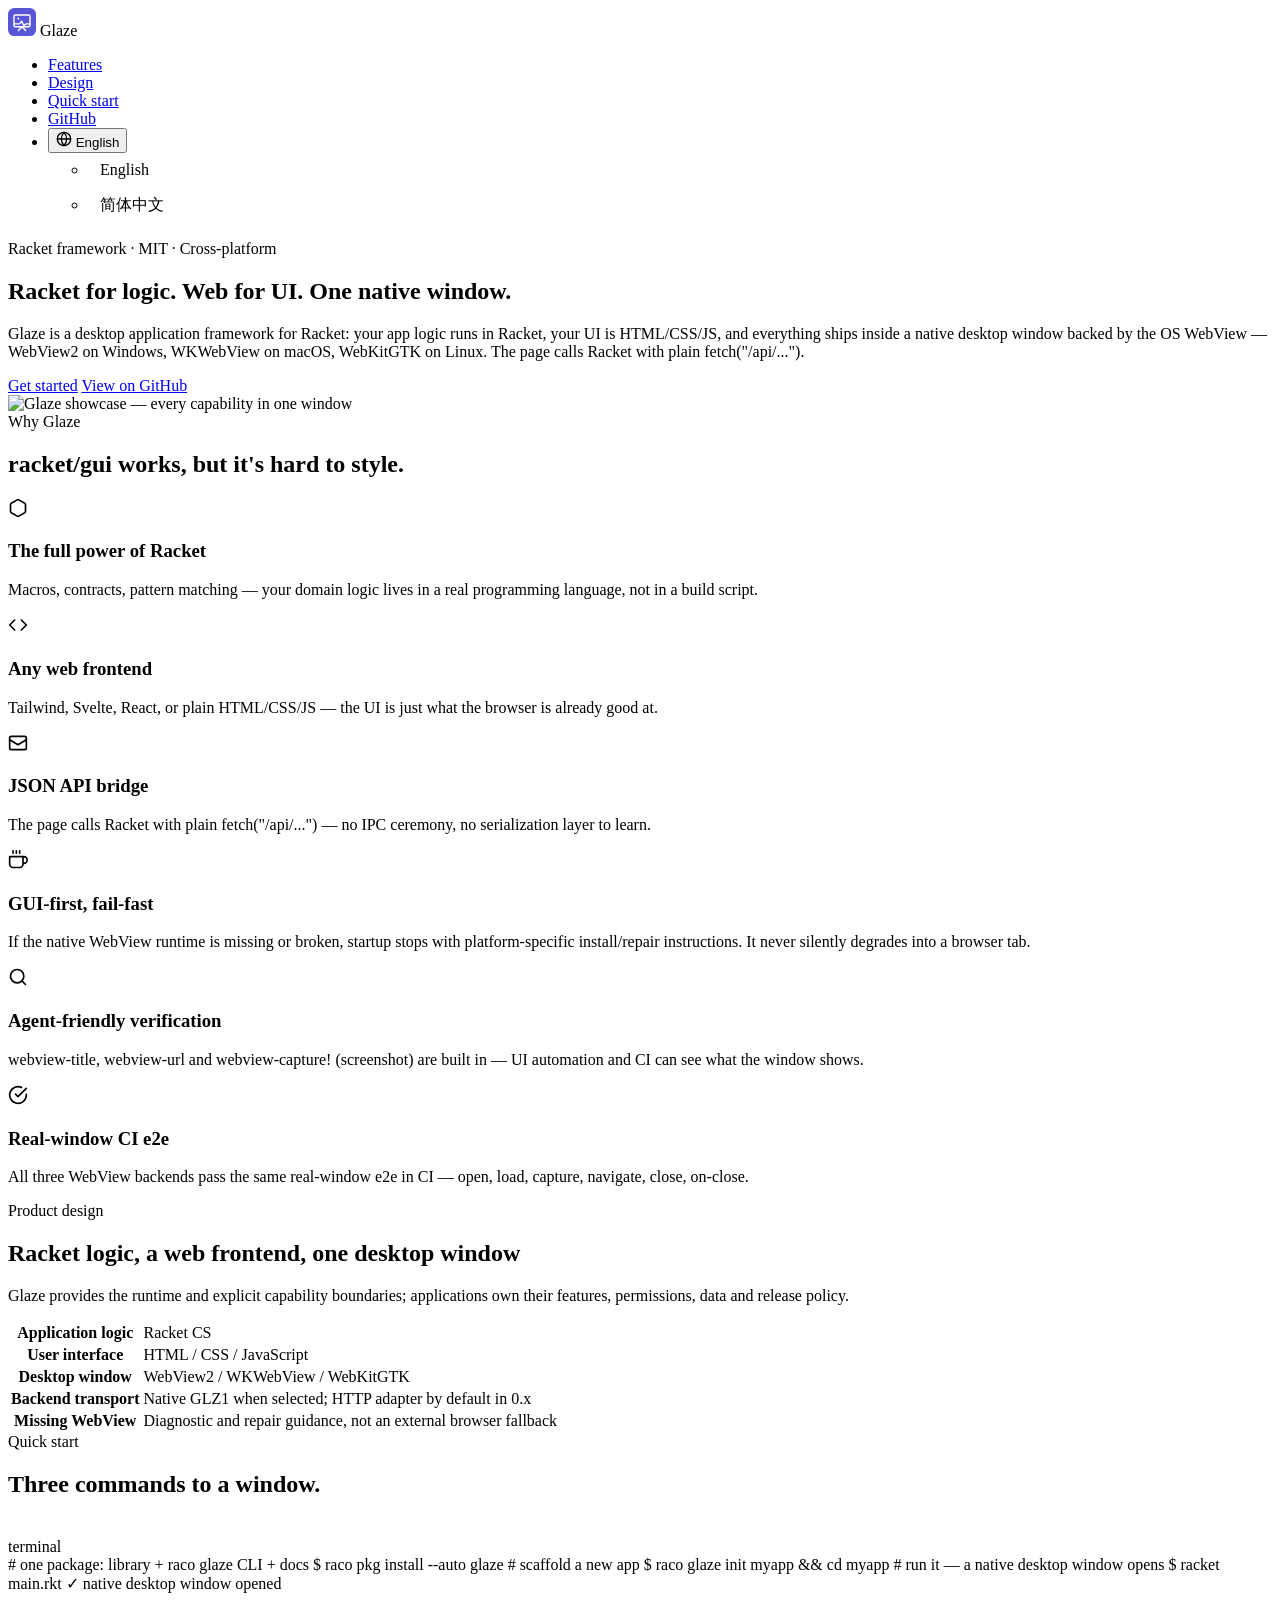
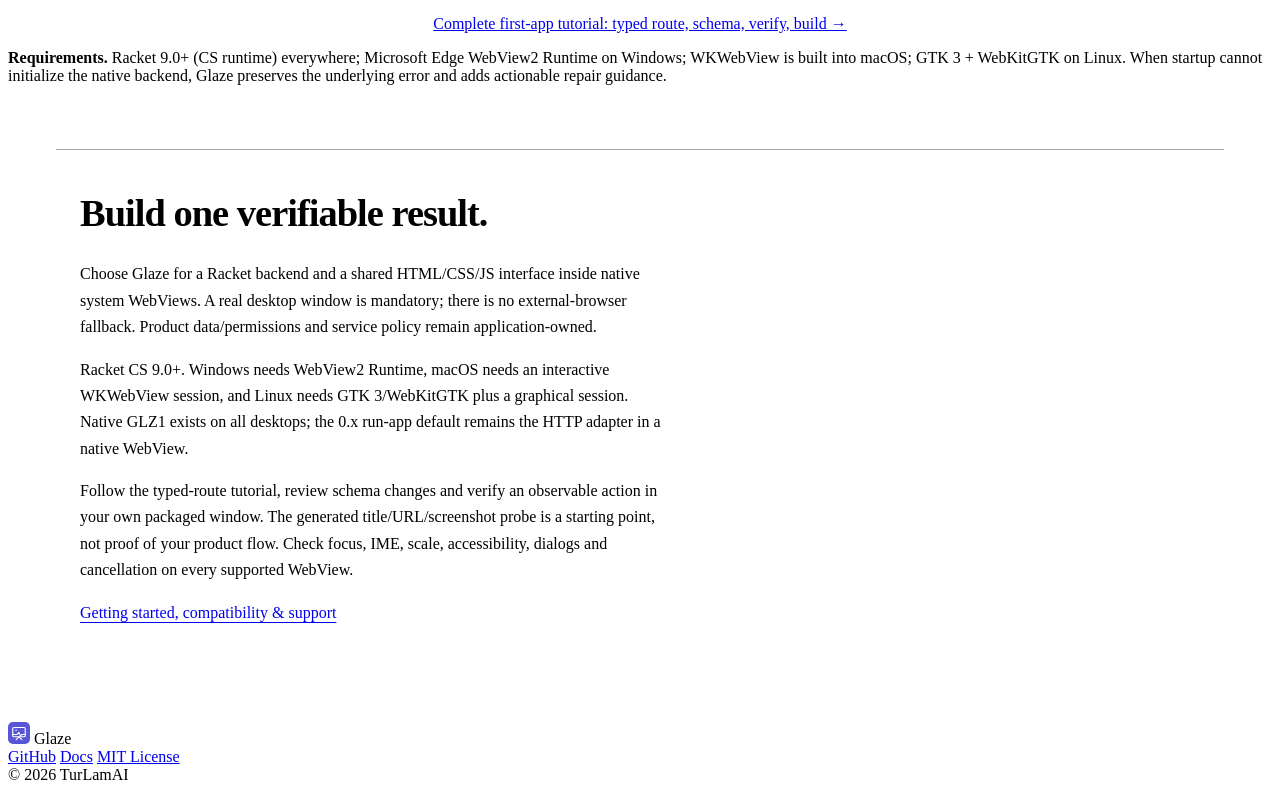
==== docs/index.html @ d30b3c5d "docs(home): replace third-party framework table with first-party runtime design" ====
<!DOCTYPE html>
<html lang="en">

<head>
    <meta charset="UTF-8">
    <meta name="viewport" content="width=device-width, initial-scale=1.0">
    <title>Glaze — Racket backend, web UI, native desktop</title>
    <meta name="description" content="Build desktop apps with a Racket backend and a web frontend — write your app logic in Racket, build your UI with HTML/CSS/JS, and ship a desktop application.">
    <link rel="stylesheet" href="styles.css">
    <link rel="preload" href="fonts/newsreader-latin-var.woff2" as="font" type="font/woff2" crossorigin>
    <link rel="preload" href="fonts/newsreader-latin-var-italic.woff2" as="font" type="font/woff2" crossorigin>
    <script>document.documentElement.classList.add('js-anim')</script>
    <style>
        :root {
            --accent: #5856D6;
            --accent-hover: #4644C8;
            --accent-soft: rgba(88, 86, 214, 0.15);
            --accent-tint: rgba(88, 86, 214, 0.08);
            --accent-bright: #9B99FF;
        }

        .showcase-img {
            width: 100%;
            border-radius: var(--radius-m);
            box-shadow: var(--shadow-window);
            border: 1px solid var(--border);
            display: block;
        }
    </style>
<style id="product-start-style">
.product-start{max-width:1120px;margin:64px auto;padding:32px 24px;border-top:1px solid var(--border,#aaa);font:inherit;line-height:1.65}
.product-start h2{font-size:clamp(1.7rem,3vw,2.4rem);letter-spacing:-.025em;margin:0 0 16px}.product-start h3{font-size:1.05rem;margin:0 0 10px}.product-start p{margin:0 0 16px;max-width:74ch}.product-start-grid{display:grid;grid-template-columns:repeat(3,minmax(0,1fr));gap:28px;margin:28px 0}.product-start a{text-decoration:underline;text-underline-offset:4px;overflow-wrap:anywhere}.product-start a:focus-visible{outline:2px solid currentColor;outline-offset:5px}.product-start .start-links{display:flex;gap:16px 24px;flex-wrap:wrap}.product-start .start-status{font-weight:600}.product-start .start-limits{font-size:.95em}
html:lang(en) .reader-zh,html:lang(zh) .reader-en{display:none!important}@media(max-width:700px){.product-start{margin:40px auto;padding:24px 20px}.product-start-grid{grid-template-columns:1fr;gap:18px}}
</style>
<style>.lang-menu li.lang-choice{padding:0}.lang-menu .lang-choice button{display:block;width:100%;padding:8px 12px;border:0;background:transparent;color:inherit;font:inherit;text-align:left;cursor:pointer}.lang-menu .lang-choice button:focus-visible{outline:2px solid currentColor;outline-offset:-2px;border-radius:4px}</style>
</head>

<body>

    <!-- Nav -->
    <nav class="nav-container">
        <div class="nav-wrapper">
            <div class="nav-brand">
                <svg class="nav-logo" width="28" height="28" viewBox="0 0 512 512" fill="none">
                    <rect width="512" height="512" rx="115" fill="#5856D6"/>
                    <rect x="110" y="128" width="292" height="216" rx="24" fill="none" stroke="#FFFFFF" stroke-width="26"/>
                    <circle cx="188" cy="192" r="18" fill="#FFFFFF"/>
                    <path d="M110 290 L210 290 L250 240 L290 320 L330 290 L402 290" fill="none" stroke="#FFFFFF" stroke-width="24" stroke-linecap="round" stroke-linejoin="round"/>
                    <path d="M190 410 L256 344 L322 410" fill="none" stroke="#FFFFFF" stroke-width="26" stroke-linecap="round" stroke-linejoin="round"/>
                </svg>
                Glaze
            </div>
            <ul class="nav-menu">
                <li><a href="#features" class="optional" data-en="Features" data-zh="功能">Features</a></li>
                <li><a href="#design" class="optional" data-en="Design" data-zh="设计">Design</a></li>
                <li><a href="#start" data-en="Quick start" data-zh="快速上手">Quick start</a></li>
                <li><a href="https://github.com/turlamai/glaze" class="optional">GitHub</a></li>
                <li class="lang-dropdown-wrapper">
                    <button class="lang-btn" onclick="void 0">
                        <svg width="16" height="16" viewBox="0 0 24 24" fill="none" stroke="currentColor" stroke-width="2" stroke-linecap="round" stroke-linejoin="round">
                            <circle cx="12" cy="12" r="10"></circle>
                            <line x1="2" y1="12" x2="22" y2="12"></line>
                            <path d="M12 2a15.3 15.3 0 0 1 4 10 15.3 15.3 0 0 1-4 10 15.3 15.3 0 0 1-4-10 15.3 15.3 0 0 1 4-10z"></path>
                        </svg>
                        <span id="current-lang-label" data-en="English" data-zh="简体中文">English</span>
                    </button>
                    <ul class="lang-menu">
                        <li class="lang-choice"><button type="button" onclick="setLanguage('en')">English</button></li>
                        <li class="lang-choice"><button type="button" onclick="setLanguage('zh')">简体中文</button></li>
                    </ul>
                </li>
            </ul>
        </div>
    </nav>

    <!-- Hero -->
    <section class="hero" id="overview">
        <div class="container">
            <span class="eyebrow animate-on-scroll" data-en="Racket framework · MIT · Cross-platform" data-zh="Racket 框架 · MIT · 跨平台">Racket framework · MIT · Cross-platform</span>
            <h1 class="animate-on-scroll">
                <span data-en="Racket for logic." data-zh="Racket 写逻辑，">Racket for logic.</span>
                <span class="accent" data-en="Web for UI. One native window." data-zh="Web 画界面，一个原生窗口。">Web for UI. One native window.</span>
            </h1>
            <p class="lead animate-on-scroll"
                data-en="Glaze is a desktop application framework for Racket: your app logic runs in Racket, your UI is HTML/CSS/JS, and everything ships inside a native desktop window backed by the OS WebView — WebView2 on Windows, WKWebView on macOS, WebKitGTK on Linux. The page calls Racket with plain fetch(&quot;/api/...&quot;)."
                data-zh="Glaze 是面向 Racket 的桌面应用框架：应用逻辑跑在 Racket 里，界面用 HTML/CSS/JS 写，最终装进一个由系统 WebView 驱动的原生桌面窗口——Windows 用 WebView2，macOS 用 WKWebView，Linux 用 WebKitGTK。页面里一句 fetch(&quot;/api/...&quot;) 就能调用 Racket。">
                Glaze is a desktop application framework for Racket: your app logic runs in Racket, your UI is HTML/CSS/JS, and everything ships inside a native desktop window backed by the OS WebView.
            </p>

            <div class="hero-buttons animate-on-scroll">
                <a href="#start" class="btn btn-primary" data-en="Get started" data-zh="快速上手">Get started</a>
                <a href="https://github.com/turlamai/glaze" class="btn btn-secondary" data-en="View on GitHub" data-zh="在 GitHub 查看">View on GitHub</a>
            </div>

            <div class="hero-visual animate-on-scroll">
                <img class="showcase-img" src="showcase.png" alt="Glaze showcase — every capability in one window" loading="lazy">
            </div>
        </div>
    </section>

    <!-- Features -->
    <section id="features">
        <div class="container">
            <span class="eyebrow animate-on-scroll" data-en="Why Glaze" data-zh="为什么是 Glaze">Why Glaze</span>
            <h2 class="section-title animate-on-scroll">
                <span data-en="racket/gui works," data-zh="racket/gui 能用，">racket/gui works,</span>
                <span class="accent" data-en="but it's hard to style." data-zh="但很难做出产品级 UI。">but it's hard to style.</span>
            </h2>

            <div class="bento-grid">
                <div class="bento-card animate-on-scroll">
                    <div class="card-icon">
                        <svg width="20" height="20" viewBox="0 0 24 24" fill="none" stroke="currentColor" stroke-width="2" stroke-linecap="round" stroke-linejoin="round"><path d="M21 16V8a2 2 0 0 0-1-1.73l-7-4a2 2 0 0 0-2 0l-7 4A2 2 0 0 0 3 8v8a2 2 0 0 0 1 1.73l7 4a2 2 0 0 0 2 0l7-4A2 2 0 0 0 21 16z"/></svg>
                    </div>
                    <h3 data-en="The full power of Racket" data-zh="Racket 的全部威力">The full power of Racket</h3>
                    <p data-en="Macros, contracts, pattern matching — your domain logic lives in a real programming language, not in a build script."
                       data-zh="宏、合约、模式匹配——领域逻辑住在一门真正的编程语言里，而不是构建脚本里。">Macros, contracts, pattern matching — your domain logic lives in a real programming language.</p>
                </div>
                <div class="bento-card animate-on-scroll">
                    <div class="card-icon">
                        <svg width="20" height="20" viewBox="0 0 24 24" fill="none" stroke="currentColor" stroke-width="2" stroke-linecap="round" stroke-linejoin="round"><polyline points="16 18 22 12 16 6"/><polyline points="8 6 2 12 8 18"/></svg>
                    </div>
                    <h3 data-en="Any web frontend" data-zh="任意 Web 前端">Any web frontend</h3>
                    <p data-en="Tailwind, Svelte, React, or plain HTML/CSS/JS — the UI is just what the browser is already good at."
                       data-zh="Tailwind、Svelte、React 或纯 HTML/CSS/JS——界面就用浏览器最擅长的那套。">Tailwind, Svelte, React, or plain HTML/CSS/JS — the UI is just what the browser is already good at.</p>
                </div>
                <div class="bento-card animate-on-scroll">
                    <div class="card-icon">
                        <svg width="20" height="20" viewBox="0 0 24 24" fill="none" stroke="currentColor" stroke-width="2" stroke-linecap="round" stroke-linejoin="round"><rect x="2" y="4" width="20" height="16" rx="2"/><path d="M2 8l10 6 10-6"/></svg>
                    </div>
                    <h3 data-en="JSON API bridge" data-zh="JSON API 桥">JSON API bridge</h3>
                    <p data-en="The page calls Racket with plain fetch(&quot;/api/...&quot;) — no IPC ceremony, no serialization layer to learn."
                       data-zh="页面用一句 fetch(&quot;/api/...&quot;) 调 Racket——没有 IPC 仪式感，没有额外序列化层要学。">The page calls Racket with plain fetch("/api/...") — no IPC ceremony.</p>
                </div>
                <div class="bento-card animate-on-scroll">
                    <div class="card-icon">
                        <svg width="20" height="20" viewBox="0 0 24 24" fill="none" stroke="currentColor" stroke-width="2" stroke-linecap="round" stroke-linejoin="round"><path d="M18 8h1a4 4 0 0 1 0 8h-1M2 8h16v9a4 4 0 0 1-4 4H6a4 4 0 0 1-4-4V8z"/><line x1="6" y1="1" x2="6" y2="4"/><line x1="10" y1="1" x2="10" y2="4"/><line x1="14" y1="1" x2="14" y2="4"/></svg>
                    </div>
                    <h3 data-en="GUI-first, fail-fast" data-zh="GUI 优先，快速失败">GUI-first, fail-fast</h3>
                    <p data-en="If the native WebView runtime is missing or broken, startup stops with platform-specific install/repair instructions. It never silently degrades into a browser tab."
                       data-zh="若系统 WebView 运行时缺失或损坏，启动即停，并给出各平台的安装/修复指引。绝不悄悄退化成一个浏览器标签页。">If the native WebView runtime is missing, startup fails with actionable guidance — never a silent browser-tab fallback.</p>
                </div>
                <div class="bento-card animate-on-scroll">
                    <div class="card-icon">
                        <svg width="20" height="20" viewBox="0 0 24 24" fill="none" stroke="currentColor" stroke-width="2" stroke-linecap="round" stroke-linejoin="round"><circle cx="11" cy="11" r="8"/><line x1="21" y1="21" x2="16.65" y2="16.65"/></svg>
                    </div>
                    <h3 data-en="Agent-friendly verification" data-zh="代理友好的可验证性">Agent-friendly verification</h3>
                    <p data-en="webview-title, webview-url and webview-capture! (screenshot) are built in — UI automation and CI can see what the window shows."
                       data-zh="webview-title、webview-url、webview-capture!（截图）均为内建能力——UI 自动化与 CI 能「看见」窗口里是什么。">webview-title, webview-url and webview-capture! are built in — CI can see what the window shows.</p>
                </div>
                <div class="bento-card animate-on-scroll">
                    <div class="card-icon">
                        <svg width="20" height="20" viewBox="0 0 24 24" fill="none" stroke="currentColor" stroke-width="2" stroke-linecap="round" stroke-linejoin="round"><path d="M22 11.08V12a10 10 0 1 1-5.93-9.14"/><polyline points="22 4 12 14.01 9 11.01"/></svg>
                    </div>
                    <h3 data-en="Real-window CI e2e" data-zh="真实窗口 CI 端到端">Real-window CI e2e</h3>
                    <p data-en="All three WebView backends pass the same real-window e2e in CI — open, load, capture, navigate, close, on-close."
                       data-zh="三个 WebView 后端跑同一套真实窗口端到端 CI——打开、加载、截图、导航、关闭、on-close。">All three WebView backends pass the same real-window e2e in CI.</p>
                </div>
            </div>
        </div>
    </section>

    <!-- Product design -->
    <section id="design">
        <div class="container">
            <span class="eyebrow animate-on-scroll" data-en="Product design" data-zh="产品设计">Product design</span>
            <h2 class="section-title animate-on-scroll" data-en="Racket logic, a web frontend, one desktop window" data-zh="Racket 逻辑、Web 界面、一个桌面窗口">Racket logic, a web frontend, one desktop window</h2>
            <p class="section-lead animate-on-scroll" data-en="Glaze provides the runtime and explicit capability boundaries; applications own their features, permissions, data and release policy." data-zh="Glaze 提供运行时与明确的权限边界；应用自身负责功能、权限、数据与发行策略。">Glaze provides the runtime and explicit capability boundaries.</p>
            <div class="compare-table-wrap animate-on-scroll">
                <table class="compare">
                    <tbody>
                        <tr><th data-en="Application logic" data-zh="应用逻辑">Application logic</th><td>Racket CS</td></tr>
                        <tr><th data-en="User interface" data-zh="界面">User interface</th><td>HTML / CSS / JavaScript</td></tr>
                        <tr><th data-en="Desktop window" data-zh="桌面窗口">Desktop window</th><td>WebView2 / WKWebView / WebKitGTK</td></tr>
                        <tr><th data-en="Backend transport" data-zh="后端通信">Backend transport</th><td data-en="Native GLZ1 when selected; HTTP adapter by default in 0.x" data-zh="可显式选择原生 GLZ1；0.x 默认使用 HTTP 适配器">Native GLZ1 when selected; HTTP adapter by default in 0.x</td></tr>
                        <tr><th data-en="Missing WebView" data-zh="缺失 WebView 时">Missing WebView</th><td data-en="Diagnostic and repair guidance, not an external browser fallback" data-zh="输出诊断与修复提示，不回退到外部浏览器">Diagnostic and repair guidance, not an external browser fallback</td></tr>
                    </tbody>
                </table>
            </div>
        </div>
    </section>

    <!-- Quick start -->
    <section id="start">
        <div class="container">
            <span class="eyebrow animate-on-scroll" data-en="Quick start" data-zh="快速上手">Quick start</span>
            <h2 class="section-title animate-on-scroll" data-en="Three commands to a window." data-zh="三条命令，一个窗口。">Three commands to a window.</h2>

            <div class="hero-visual animate-on-scroll" style="margin-top: 40px;">
                <div class="code-window">
                    <div class="window-header">
                        <div class="window-controls">
                            <div class="traffic-light close"></div>
                            <div class="traffic-light minimize"></div>
                            <div class="traffic-light maximize"></div>
                        </div>
                        <div class="window-title">terminal</div>
                    </div>
                    <div class="code-body"><span class="comment"># one package: library + raco glaze CLI + docs</span>
<span class="prompt">$</span> <span class="cmd">raco pkg install --auto glaze</span>

<span class="comment"># scaffold a new app</span>
<span class="prompt">$</span> <span class="cmd">raco glaze init myapp</span> <span class="flag">&amp;&amp;</span> <span class="cmd">cd myapp</span>

<span class="comment"># run it — a native desktop window opens</span>
<span class="prompt">$</span> <span class="cmd">racket main.rkt</span>
<span class="ok">✓</span> native desktop window opened</div>
                </div>
            </div>

            <p class="animate-on-scroll" style="margin-top: 22px; text-align: center;">
                <a href="https://github.com/turlamai/glaze/blob/main/docs/getting-started.md" data-en="Complete first-app tutorial: typed route, schema, verify, build →" data-zh="完整入门：类型化路由、schema、窗口验证与构建 →">Complete first-app tutorial: typed route, schema, verify, build →</a>
            </p>
            <div class="callout animate-on-scroll">
                <strong data-en="Requirements." data-zh="环境要求。">Requirements.</strong>
                <span data-en=" Racket 9.0+ (CS runtime) everywhere; Microsoft Edge WebView2 Runtime on Windows; WKWebView is built into macOS; GTK 3 + WebKitGTK on Linux. When startup cannot initialize the native backend, Glaze preserves the underlying error and adds actionable repair guidance."
                      data-zh=" 所有平台需要 Racket 9.0+（CS 运行时）；Windows 需要 Microsoft Edge WebView2 运行时；macOS 的 WKWebView 系统内建；Linux 需要 GTK 3 + WebKitGTK。启动失败时，Glaze 会保留底层错误并附上可执行的修复指引。"> Racket 9.0+ (CS) everywhere; WebView2 on Windows, WKWebView on macOS, WebKitGTK on Linux.</span>
            </div>
        </div>
    </section>

    <!-- Footer -->
    <section id="adoption" class="product-start"><h2 class="reader-en " lang="en">Build one verifiable result.</h2><h2 class="reader-zh " lang="zh">先完成一个可验证的结果。</h2><p class="reader-en " lang="en">Choose Glaze for a Racket backend and a shared HTML/CSS/JS interface inside native system WebViews. A real desktop window is mandatory; there is no external-browser fallback. Product data/permissions and service policy remain application-owned.</p><p class="reader-zh " lang="zh">需要 Racket 后端与共享 HTML/CSS/JS 界面，并运行于系统原生 WebView 时选择 Glaze。必须使用真实桌面窗口，不提供外部浏览器回退；产品数据、权限和服务政策归应用。</p><p class="reader-en " lang="en">Racket CS 9.0+. Windows needs WebView2 Runtime, macOS needs an interactive WKWebView session, and Linux needs GTK 3/WebKitGTK plus a graphical session. Native GLZ1 exists on all desktops; the 0.x run-app default remains the HTTP adapter in a native WebView.</p><p class="reader-zh " lang="zh">需要 Racket CS 9.0+。Windows 需要 WebView2 Runtime，macOS 需要交互式 WKWebView 会话，Linux 需要 GTK 3/WebKitGTK 和图形会话。桌面各端已有原生 GLZ1；0.x 的 run-app 默认仍是在原生 WebView 中使用 HTTP 适配器。</p><p class="reader-en " lang="en">Follow the typed-route tutorial, review schema changes and verify an observable action in your own packaged window. The generated title/URL/screenshot probe is a starting point, not proof of your product flow. Check focus, IME, scale, accessibility, dialogs and cancellation on every supported WebView.</p><p class="reader-zh " lang="zh">按类型化路由教程操作，审阅 schema 变更，并在自己的打包窗口验证可观察操作。生成的标题、URL 和截图探测仅是起点，不能证明产品流程。每个支持的 WebView 都需检查焦点、输入法、缩放、无障碍、对话框和取消。</p><div class="start-links"><a class="reader-en" lang="en" href="https://github.com/turlamai/glaze/blob/main/docs/USING.md">Getting started, compatibility &amp; support</a><a class="reader-zh" lang="zh" href="https://github.com/turlamai/glaze/blob/main/docs/USING.zh-CN.md">入门、兼容与支持</a></div></section>
<footer>
        <div class="footer-content">
            <div class="footer-brand">
                <svg width="22" height="22" viewBox="0 0 512 512" fill="none">
                    <rect width="512" height="512" rx="115" fill="#5856D6"/>
                    <rect x="110" y="128" width="292" height="216" rx="24" fill="none" stroke="#FFFFFF" stroke-width="26"/>
                    <circle cx="188" cy="192" r="18" fill="#FFFFFF"/>
                    <path d="M110 290 L210 290 L250 240 L290 320 L330 290 L402 290" fill="none" stroke="#FFFFFF" stroke-width="24" stroke-linecap="round" stroke-linejoin="round"/>
                    <path d="M190 410 L256 344 L322 410" fill="none" stroke="#FFFFFF" stroke-width="26" stroke-linecap="round" stroke-linejoin="round"/>
                </svg>
                Glaze
            </div>
            <div class="footer-links">
                <a href="https://github.com/turlamai/glaze">GitHub</a>
                <a href="https://github.com/turlamai/glaze/blob/main/README.md#quick-start">Docs</a>
                <a href="https://github.com/turlamai/glaze/blob/main/LICENSE">MIT License</a>
            </div>
            <div class="footer-note">© 2026 TurLamAI</div>
        </div>
    </footer>

    <script>
        // Unified language policy for product sites:
        // - explicit user choice persists and always wins;
        // - otherwise follow the browser/system locale on every visit;
        // - zh* => Simplified Chinese, other known locales => English;
        // - if no locale is available at all, fall back to Chinese.
        //
        // `site-lang` is deliberately treated as legacy because older versions
        // could not distinguish a user click from an automatically applied value.
        var LANGUAGE_OVERRIDE_KEY = 'glaze-lang-override-v2';
        var LEGACY_LANGUAGE_KEY = 'site-lang';
        var pageMetadata = {
            en: {
                title: 'Glaze — Racket backend, web UI, native desktop',
                description: 'Build desktop apps with a Racket backend and a web frontend — write your app logic in Racket, build your UI with HTML/CSS/JS, and ship a desktop application.'
            },
            zh: {
                title: 'Glaze — Racket 后端、Web UI、原生桌面应用',
                description: '用 Racket 编写应用逻辑，用 HTML/CSS/JS 构建界面，并通过系统 WebView 交付原生桌面应用。面向 Racket 的桌面应用框架。'
            }
        };

        function readLanguageOverride() {
            try {
                var saved = localStorage.getItem(LANGUAGE_OVERRIDE_KEY);
                return saved === 'zh' || saved === 'en' ? saved : null;
            } catch (e) {
                return null;
            }
        }

        function detectBrowserLanguage() {
            var locale = (navigator.languages && navigator.languages[0]) || navigator.language || '';
            if (!locale) return 'zh';
            return String(locale).toLowerCase().indexOf('zh') === 0 ? 'zh' : 'en';
        }

        function applyLanguage(lang, persist) {
            if (persist) {
                try { localStorage.setItem(LANGUAGE_OVERRIDE_KEY, lang); } catch (e) { /* private mode */ }
            }

            document.querySelectorAll('[data-en]').forEach(function (el) {
                var text = el.getAttribute('data-' + lang);
                if (text !== null) el.textContent = text;
            });
            document.documentElement.lang = lang === 'zh' ? 'zh-CN' : 'en';
            document.documentElement.setAttribute('data-language', lang);

            var label = document.getElementById('current-lang-label');
            if (label) label.textContent = lang === 'zh' ? '简体中文' : 'English';

            var metadata = pageMetadata[lang];
            if (metadata) {
                document.title = metadata.title;
                var description = document.querySelector('meta[name="description"]');
                if (description) description.setAttribute('content', metadata.description);
            }
        }

        function setLanguage(lang) {
            if (lang !== 'zh' && lang !== 'en') return;
            applyLanguage(lang, true);
        }

        try { localStorage.removeItem(LEGACY_LANGUAGE_KEY); } catch (e) { /* private mode */ }
        applyLanguage(readLanguageOverride() || detectBrowserLanguage(), false);

        window.addEventListener('languagechange', function () {
            if (!readLanguageOverride()) applyLanguage(detectBrowserLanguage(), false);
        });

        // Scroll-in animation.
        var observer = new IntersectionObserver(function (entries) {
            entries.forEach(function (entry) {
                if (entry.isIntersecting) {
                    entry.target.classList.add('is-visible');
                    observer.unobserve(entry.target);
                }
            });
        }, { threshold: 0.12 });
        document.querySelectorAll('.animate-on-scroll').forEach(function (el) { observer.observe(el); });
    </script>
</body>

</html>
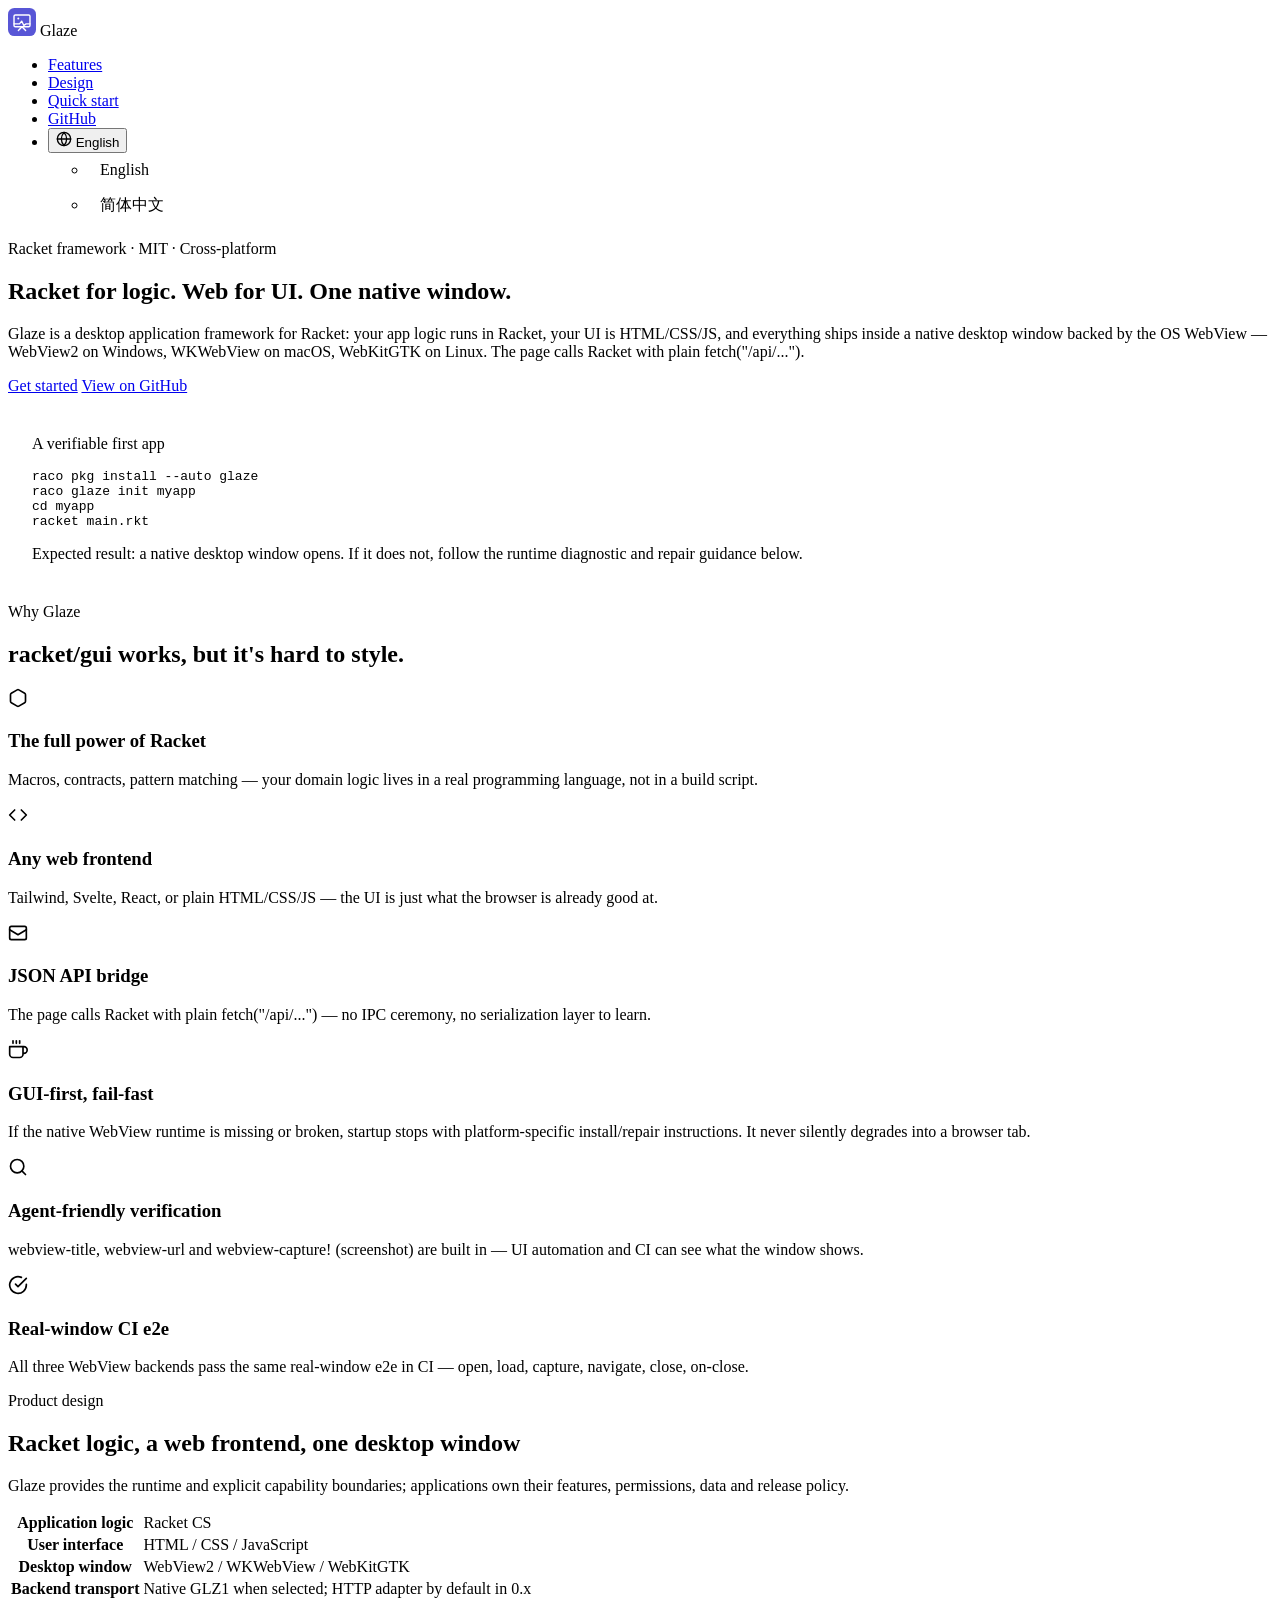
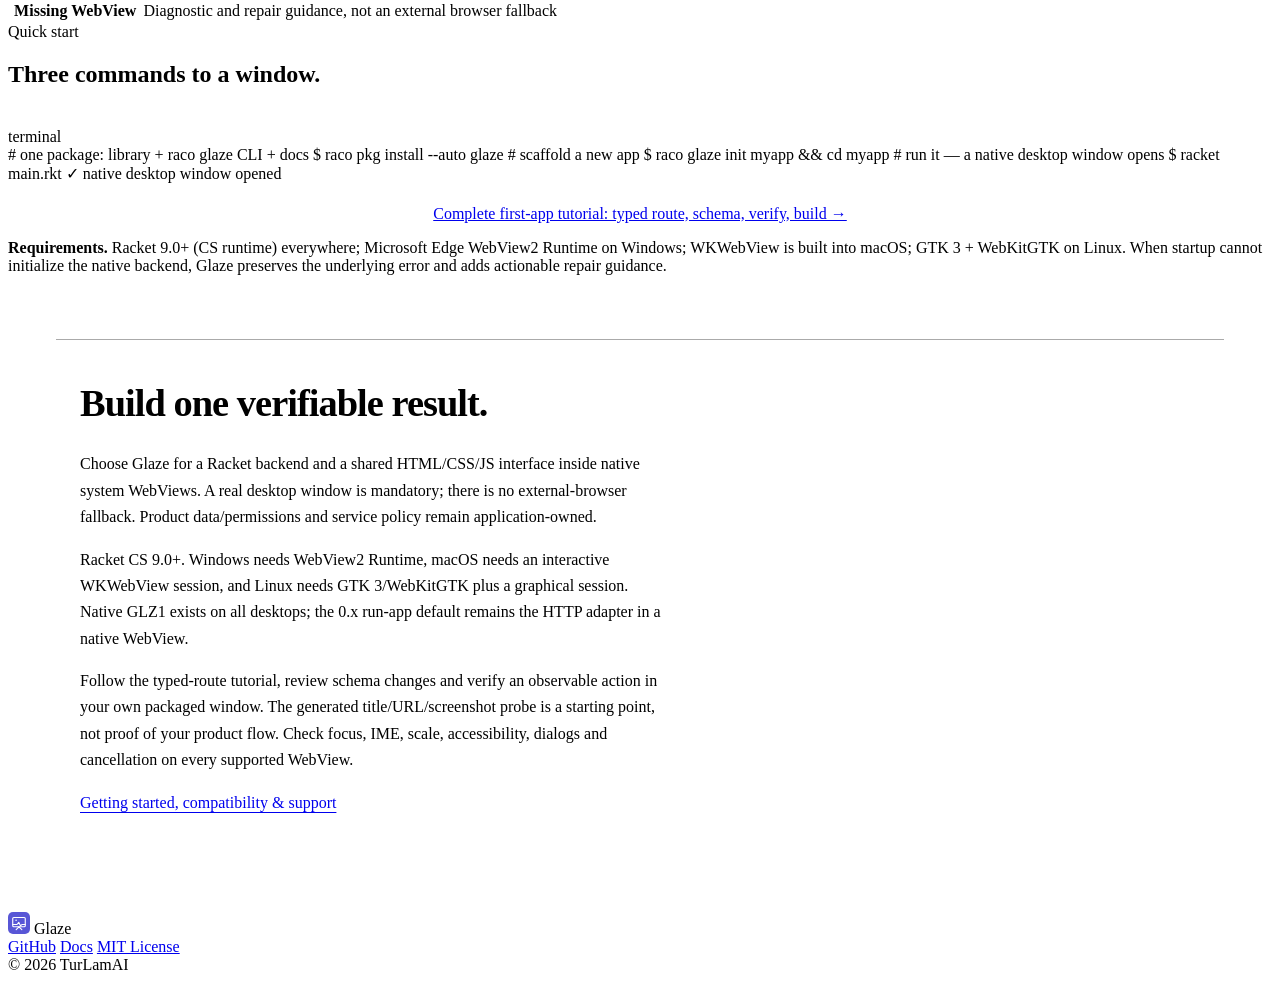
==== commit c45a4a33: "docs(home): replace screenshot showcase with runnable first-app flow" ====
--- a/docs/index.html
+++ b/docs/index.html
@@ -93,7 +93,14 @@
             </div>
 
             <div class="hero-visual animate-on-scroll">
-                <img class="showcase-img" src="showcase.png" alt="Glaze showcase — every capability in one window" loading="lazy">
+                <div class="code-window" style="padding:24px;text-align:left;">
+                    <p data-en="A verifiable first app" data-zh="可验证的第一个应用">A verifiable first app</p>
+                    <pre><code>raco pkg install --auto glaze
+raco glaze init myapp
+cd myapp
+racket main.rkt</code></pre>
+                    <p data-en="Expected result: a native desktop window opens. If it does not, follow the runtime diagnostic and repair guidance below." data-zh="预期结果：原生桌面窗口启动。若未启动，请根据下方运行时诊断和修复说明处理。">Expected result: a native desktop window opens.</p>
+                </div>
             </div>
         </div>
     </section>
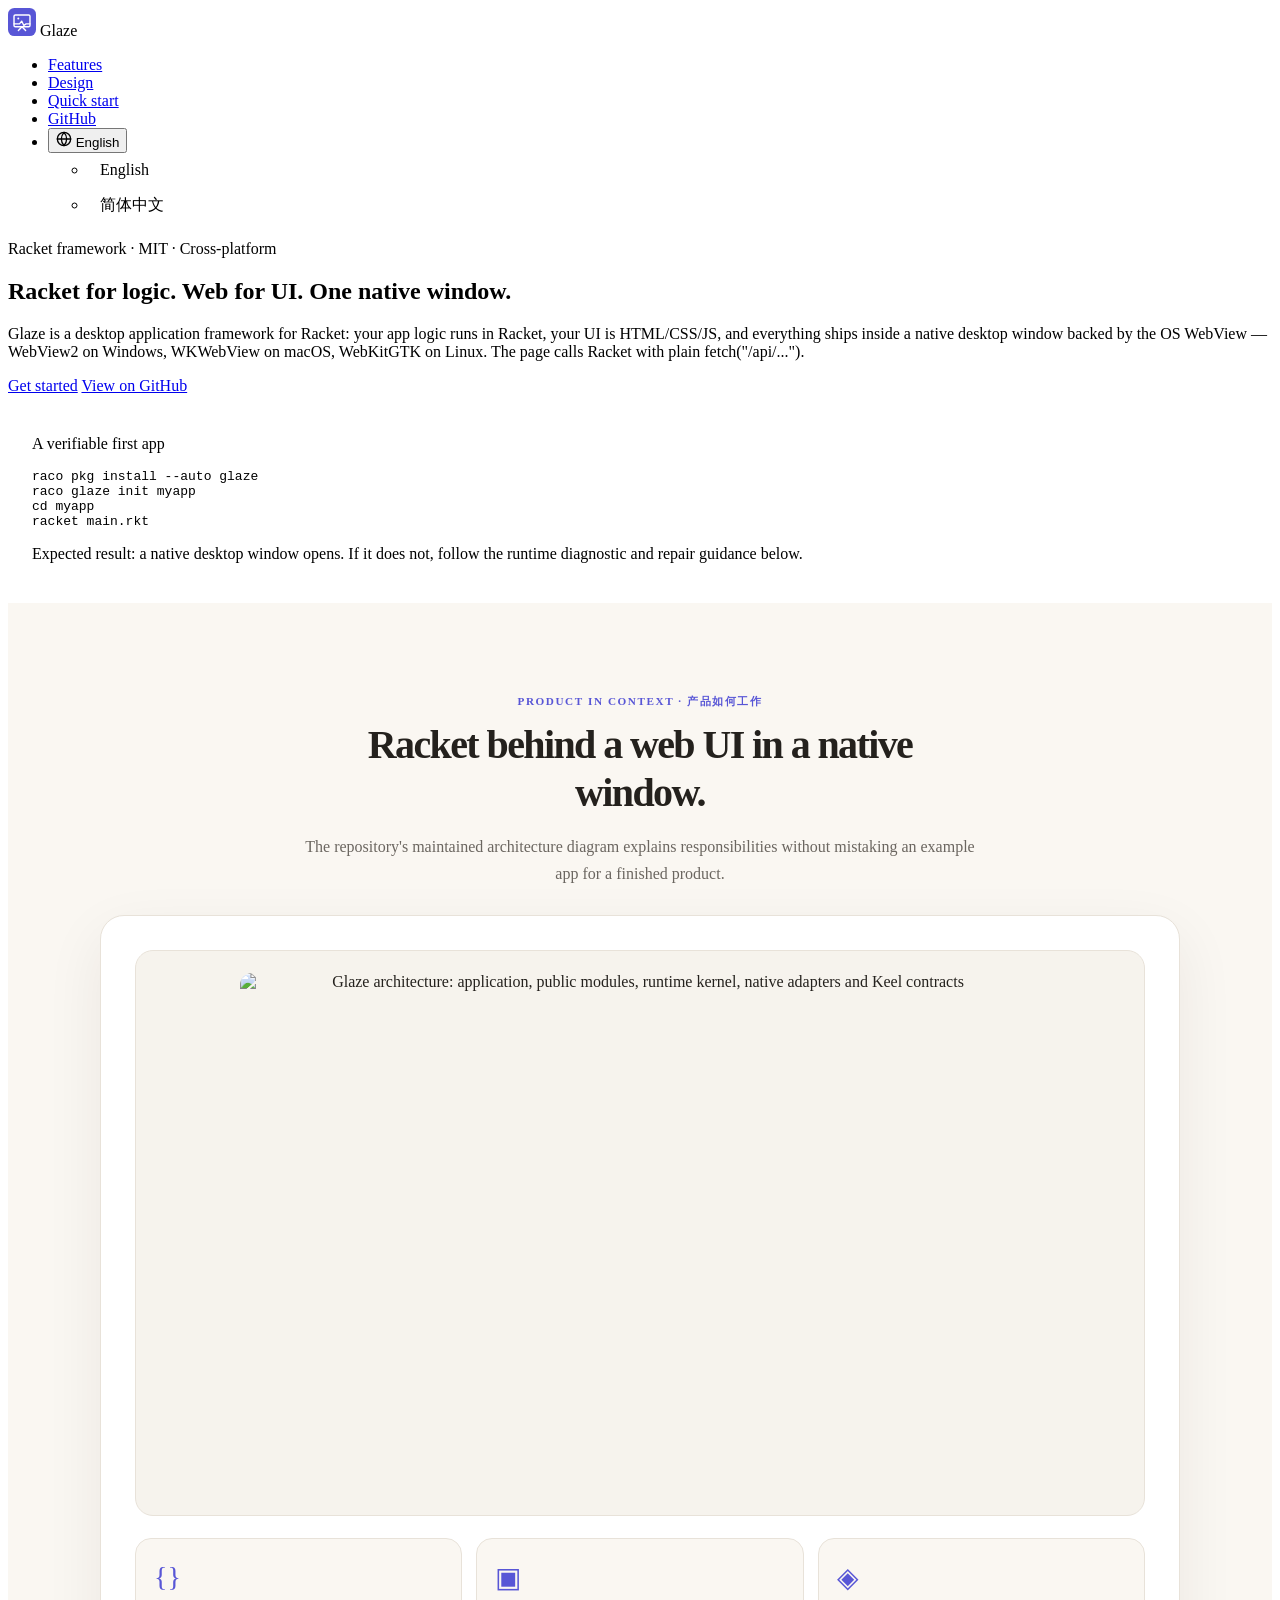
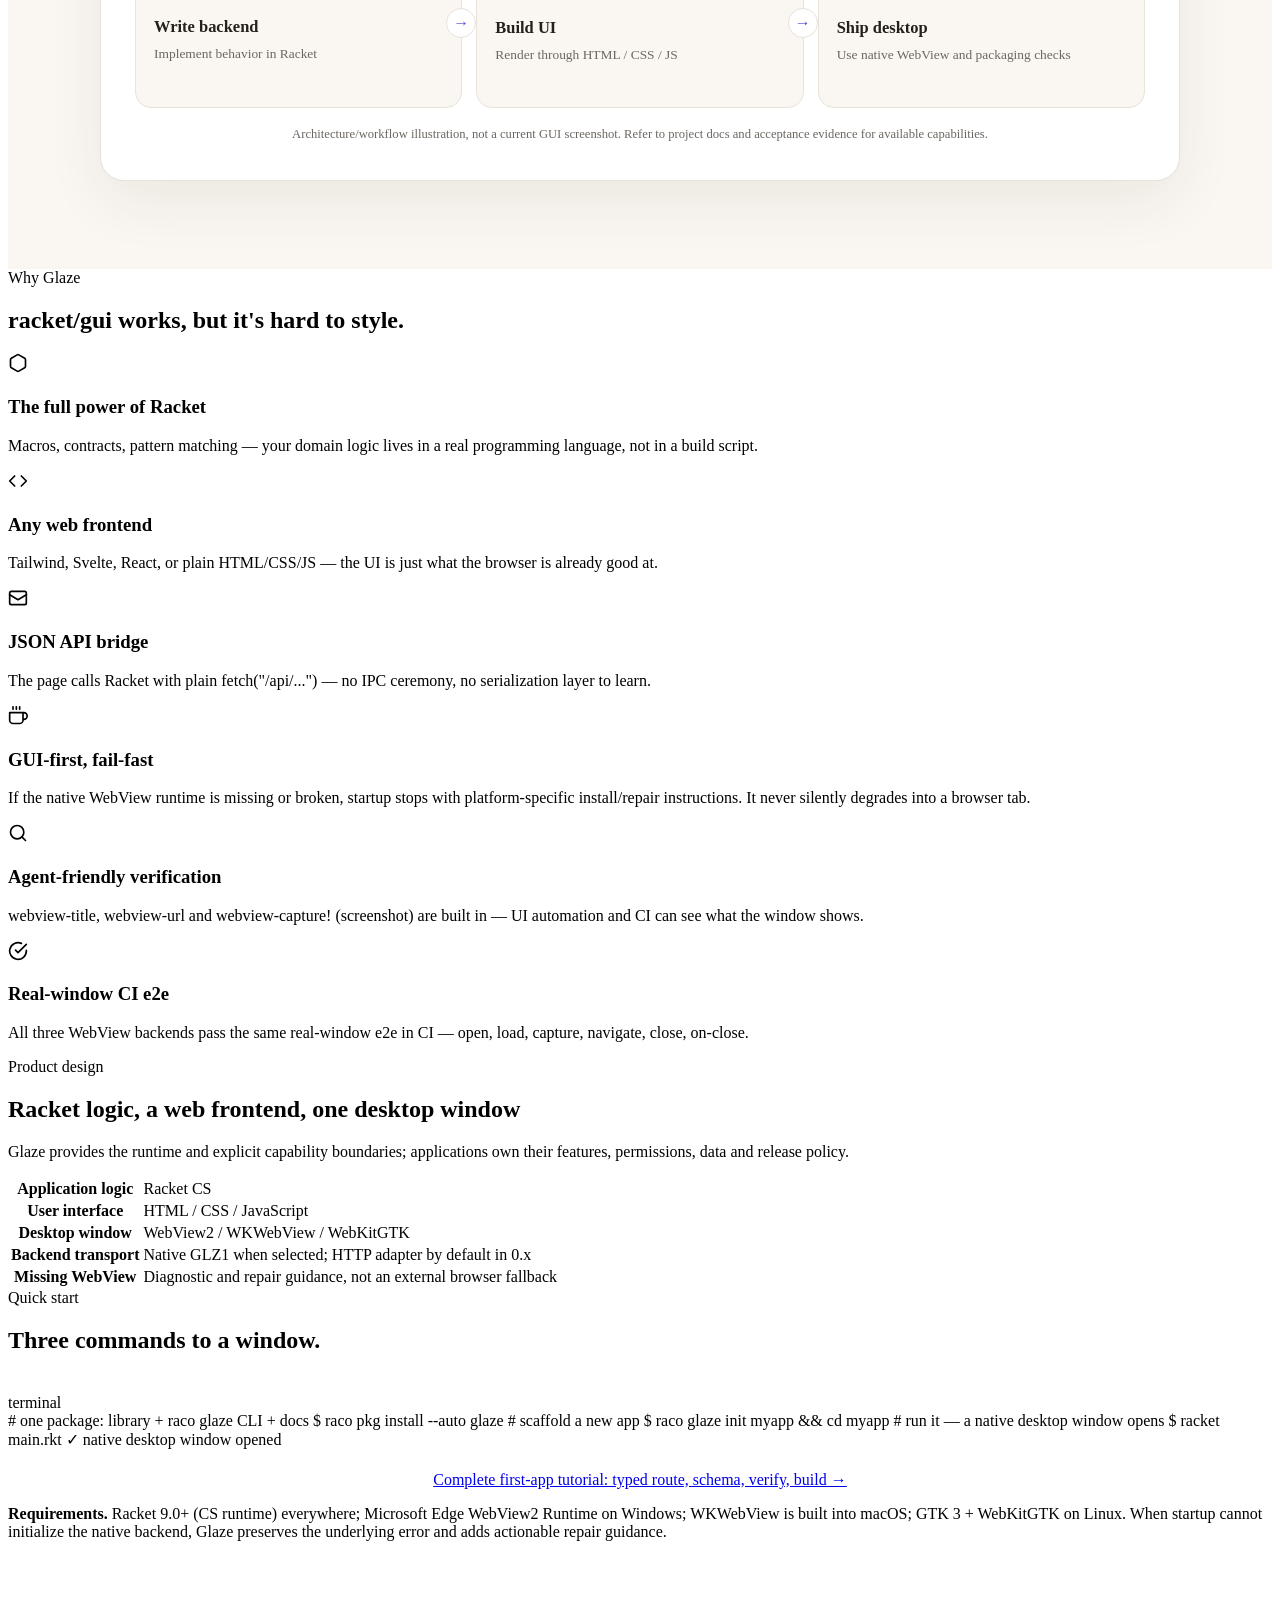
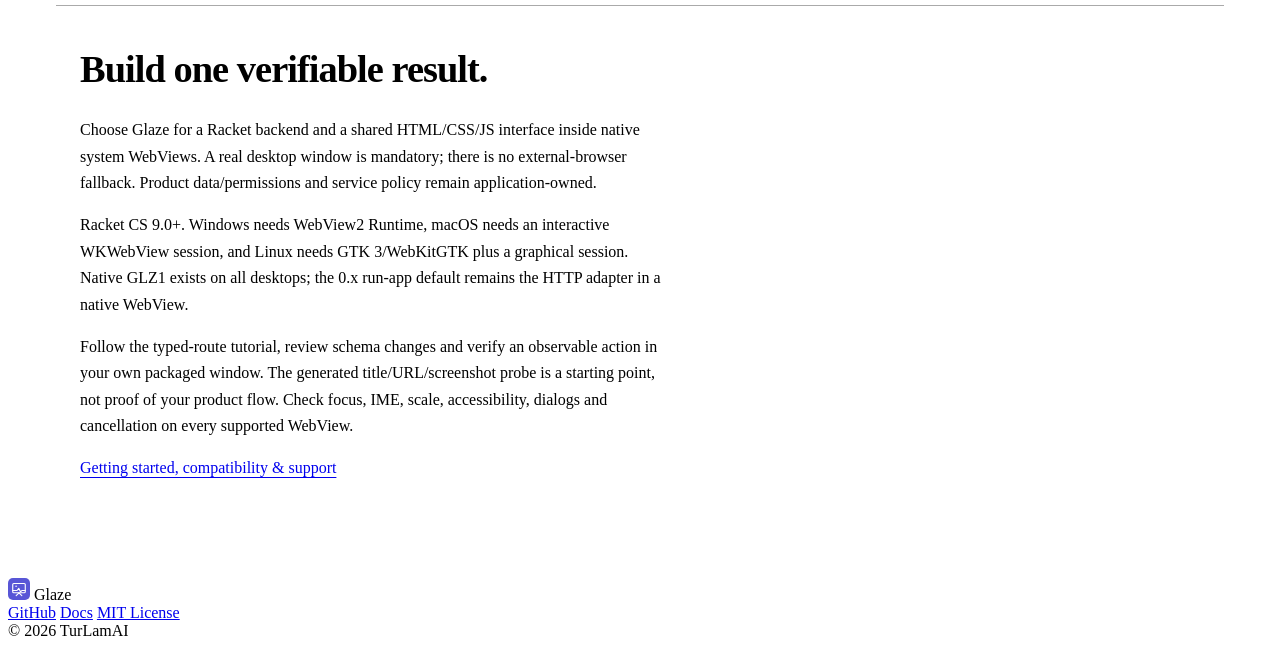
==== commit 263a46cd: "docs(site): add visual architecture and product workflow illustration" ====
--- a/docs/index.html
+++ b/docs/index.html
@@ -33,6 +33,45 @@
 html:lang(en) .reader-zh,html:lang(zh) .reader-en{display:none!important}@media(max-width:700px){.product-start{margin:40px auto;padding:24px 20px}.product-start-grid{grid-template-columns:1fr;gap:18px}}
 </style>
 <style>.lang-menu li.lang-choice{padding:0}.lang-menu .lang-choice button{display:block;width:100%;padding:8px 12px;border:0;background:transparent;color:inherit;font:inherit;text-align:left;cursor:pointer}.lang-menu .lang-choice button:focus-visible{outline:2px solid currentColor;outline-offset:-2px;border-radius:4px}</style>
+<style id="visual-showcase-css">
+/* Visual Showcase: process illustration, intentionally not an app screenshot. */
+.vs-showcase{padding:clamp(48px,7vw,88px) 24px;background:var(--bg,var(--surface,#faf7f2));color:var(--text,var(--ink,#24211d))}
+.vs-showcase *{box-sizing:border-box}
+.vs-showcase .vs-wrap{max-width:1080px;margin:0 auto}
+.vs-showcase .vs-intro{text-align:center;max-width:680px;margin:0 auto 28px}
+.vs-showcase .vs-label{text-transform:uppercase;letter-spacing:.14em;font-size:.7rem;font-weight:700;color:var(--accent,#b85d3f)}
+.vs-showcase h2{font:inherit;font-size:clamp(1.65rem,3.3vw,2.5rem);font-weight:700;line-height:1.2;letter-spacing:-.04em;margin:12px 0}
+.vs-showcase .vs-lead,.vs-showcase .vs-caption{color:var(--text-2,var(--muted,#6b6660));line-height:1.7}
+.vs-showcase .vs-frame{padding:clamp(18px,3vw,34px);border:1px solid var(--border,var(--line,#e8e2d9));background:var(--bg-card,var(--surface,#fff));border-radius:24px;box-shadow:0 20px 60px rgba(36,29,18,.07);overflow:hidden}
+.vs-showcase .vs-stage{display:grid;grid-template-columns:repeat(3,minmax(0,1fr));gap:14px}
+.vs-showcase .vs-step{position:relative;min-height:170px;padding:22px 18px;border-radius:16px;background:var(--bg,var(--surface,#faf7f2));border:1px solid var(--border,var(--line,#e8e2d9))}
+.vs-showcase .vs-step:not(:last-child):after{content:"→";position:absolute;z-index:1;right:-15px;top:50%;transform:translateY(-50%);width:28px;height:28px;display:grid;place-items:center;border-radius:50%;background:var(--bg-card,var(--surface,#fff));color:var(--accent,#b85d3f);border:1px solid var(--border,var(--line,#e8e2d9))}
+.vs-showcase .vs-glyph{font-size:1.75rem;display:block;margin-bottom:24px;color:var(--accent,#b85d3f)}
+.vs-showcase .vs-step b{display:block;font-size:1.03rem;margin-bottom:7px}
+.vs-showcase .vs-step small{display:block;color:var(--text-2,var(--muted,#6b6660));font-size:.84rem;line-height:1.5}
+.vs-showcase .vs-caption{font-size:.79rem;text-align:center;margin:16px 0 0}
+.vs-showcase .vs-art{margin-bottom:22px;background:var(--bg,var(--surface,#f6f3ed));border:1px solid var(--border,var(--line,#e8e2d9));border-radius:18px;padding:22px;overflow:hidden;min-height:185px}
+.vs-showcase .vs-task-art{display:grid;grid-template-columns:1fr 1fr;gap:16px;align-items:start}
+.vs-showcase .vs-mini-board{background:var(--bg-card,var(--surface,#fff));border-radius:14px;border:1px solid var(--border,var(--line,#e8e2d9));padding:15px;box-shadow:0 6px 24px rgba(10,10,10,.04)}
+.vs-showcase .vs-mini-title{font-size:.76rem;color:var(--text-2,var(--muted,#6b6660));font-weight:700;margin-bottom:12px}
+.vs-showcase .vs-mini-task{display:flex;align-items:center;gap:10px;padding:9px 3px;border-top:1px solid var(--border,var(--line,#e8e2d9));font-size:.9rem}
+.vs-showcase .vs-ring{flex:none;height:17px;width:17px;border:2px solid var(--accent,#b85d3f);border-radius:50%}
+.vs-showcase .vs-ring.done{background:var(--accent,#b85d3f);position:relative}.vs-showcase .vs-ring.done:after{content:"✓";color:#fff;font-size:12px;position:absolute;left:2px;top:-3px}
+.vs-showcase .vs-mini-tag{margin-left:auto;color:var(--accent,#b85d3f);background:var(--accent-soft,#f7e5dd);font-size:.7rem;padding:3px 6px;border-radius:6px}
+.vs-showcase .vs-reader-art{display:grid;grid-template-columns:1.5fr 1fr;gap:18px}
+.vs-showcase .vs-paper,.vs-showcase .vs-annotation{border-radius:14px;background:var(--bg-card,var(--surface,#fff));border:1px solid var(--border,var(--line,#e8e2d9));padding:18px}
+.vs-showcase .vs-paper-title{font-size:.75rem;letter-spacing:.1em;color:var(--text-2,var(--muted,#6b6660));margin-bottom:22px}
+.vs-showcase .vs-line{height:9px;background:var(--border,var(--line,#e8e2d9));border-radius:8px;margin:12px 0;max-width:100%}
+.vs-showcase .vs-line.short{width:57%}.vs-showcase .vs-line.mid{width:82%}
+.vs-showcase .vs-highlight{height:15px;border-radius:3px;width:72%;background:color-mix(in srgb,var(--accent,#d97757) 32%,transparent)}
+.vs-showcase .vs-note-label{font-size:.72rem;letter-spacing:.09em;color:var(--accent,#b85d3f);font-weight:800}
+.vs-showcase .vs-note-body{font-size:.93rem;line-height:1.7;margin:18px 0}
+.vs-showcase .vs-note-foot{font-size:.75rem;color:var(--text-2,var(--muted,#6b6660))}
+html:lang(en) .vs-zh,html:lang(zh) .vs-en{display:none!important}
+@media(max-width:700px){.vs-showcase .vs-stage{grid-template-columns:1fr}.vs-showcase .vs-step{min-height:120px}.vs-showcase .vs-step:not(:last-child):after{right:calc(50% - 14px);top:auto;bottom:-15px;transform:rotate(90deg)}.vs-showcase .vs-glyph{margin-bottom:12px}.vs-showcase .vs-reader-art{grid-template-columns:1fr 1fr}.vs-showcase .vs-art{padding:14px}}
+@media(prefers-reduced-motion:reduce){.vs-showcase *, .vs-showcase *:before,.vs-showcase *:after{animation:none!important;transition:none!important}}
+.vs-showcase .vs-art img{display:block;max-width:100%;height:auto;margin:0 auto;border-radius:12px}.vs-showcase .vs-art .vs-mini-board{min-height:146px}.vs-showcase .vs-mini-task{line-height:1.5}.vs-showcase .vs-mini-task .vs-mono{font-family:ui-monospace,monospace;font-size:.77rem}
+</style>
 </head>
 
 <body>
@@ -104,6 +143,8 @@
             </div>
         </div>
     </section>
+<!-- Visual Showcase: conceptual diagram, not an application screenshot --><section class="vs-showcase" id="visual-showcase" aria-label="Product workflow illustration"><div class="vs-wrap"><div class="vs-intro"><span class="vs-label">PRODUCT IN CONTEXT · 产品如何工作</span><h2><span class="vs-zh" lang="zh-CN">Racket 在后台，Web UI 在原生窗口中。</span><span class="vs-en" lang="en">Racket behind a web UI in a native window.</span></h2><p class="vs-lead"><span class="vs-zh" lang="zh-CN">用仓库维护的架构图直接解释各层职责，避免将示例页面误称为最终用户产品。</span><span class="vs-en" lang="en">The repository's maintained architecture diagram explains responsibilities without mistaking an example app for a finished product.</span></p></div><div class="vs-frame"><div class="vs-art" style="text-align:center"><img src="glaze-architecture.svg" alt="Glaze architecture: application, public modules, runtime kernel, native adapters and Keel contracts" width="800" height="520" loading="lazy"></div><div class="vs-stage"><div class="vs-step"><span class="vs-glyph" aria-hidden="true">{}</span><b><span class="vs-zh" lang="zh-CN">编写后端</span><span class="vs-en" lang="en">Write backend</span></b><small><span class="vs-zh" lang="zh-CN">在 Racket 实现应用逻辑</span><span class="vs-en" lang="en">Implement behavior in Racket</span></small></div><div class="vs-step"><span class="vs-glyph" aria-hidden="true">▣</span><b><span class="vs-zh" lang="zh-CN">构建界面</span><span class="vs-en" lang="en">Build UI</span></b><small><span class="vs-zh" lang="zh-CN">使用 HTML / CSS / JS 呈现</span><span class="vs-en" lang="en">Render through HTML / CSS / JS</span></small></div><div class="vs-step"><span class="vs-glyph" aria-hidden="true">◈</span><b><span class="vs-zh" lang="zh-CN">桌面交付</span><span class="vs-en" lang="en">Ship desktop</span></b><small><span class="vs-zh" lang="zh-CN">经平台 WebView 和打包验证</span><span class="vs-en" lang="en">Use native WebView and packaging checks</span></small></div></div><p class="vs-caption"><span class="vs-zh" lang="zh-CN">架构或工作流程示意，非当前 GUI 截图；实际可用能力以项目文档和验收记录为准。</span><span class="vs-en" lang="en">Architecture/workflow illustration, not a current GUI screenshot. Refer to project docs and acceptance evidence for available capabilities.</span></p></div></div></section><!-- End Visual Showcase -->
+
 
     <!-- Features -->
     <section id="features">
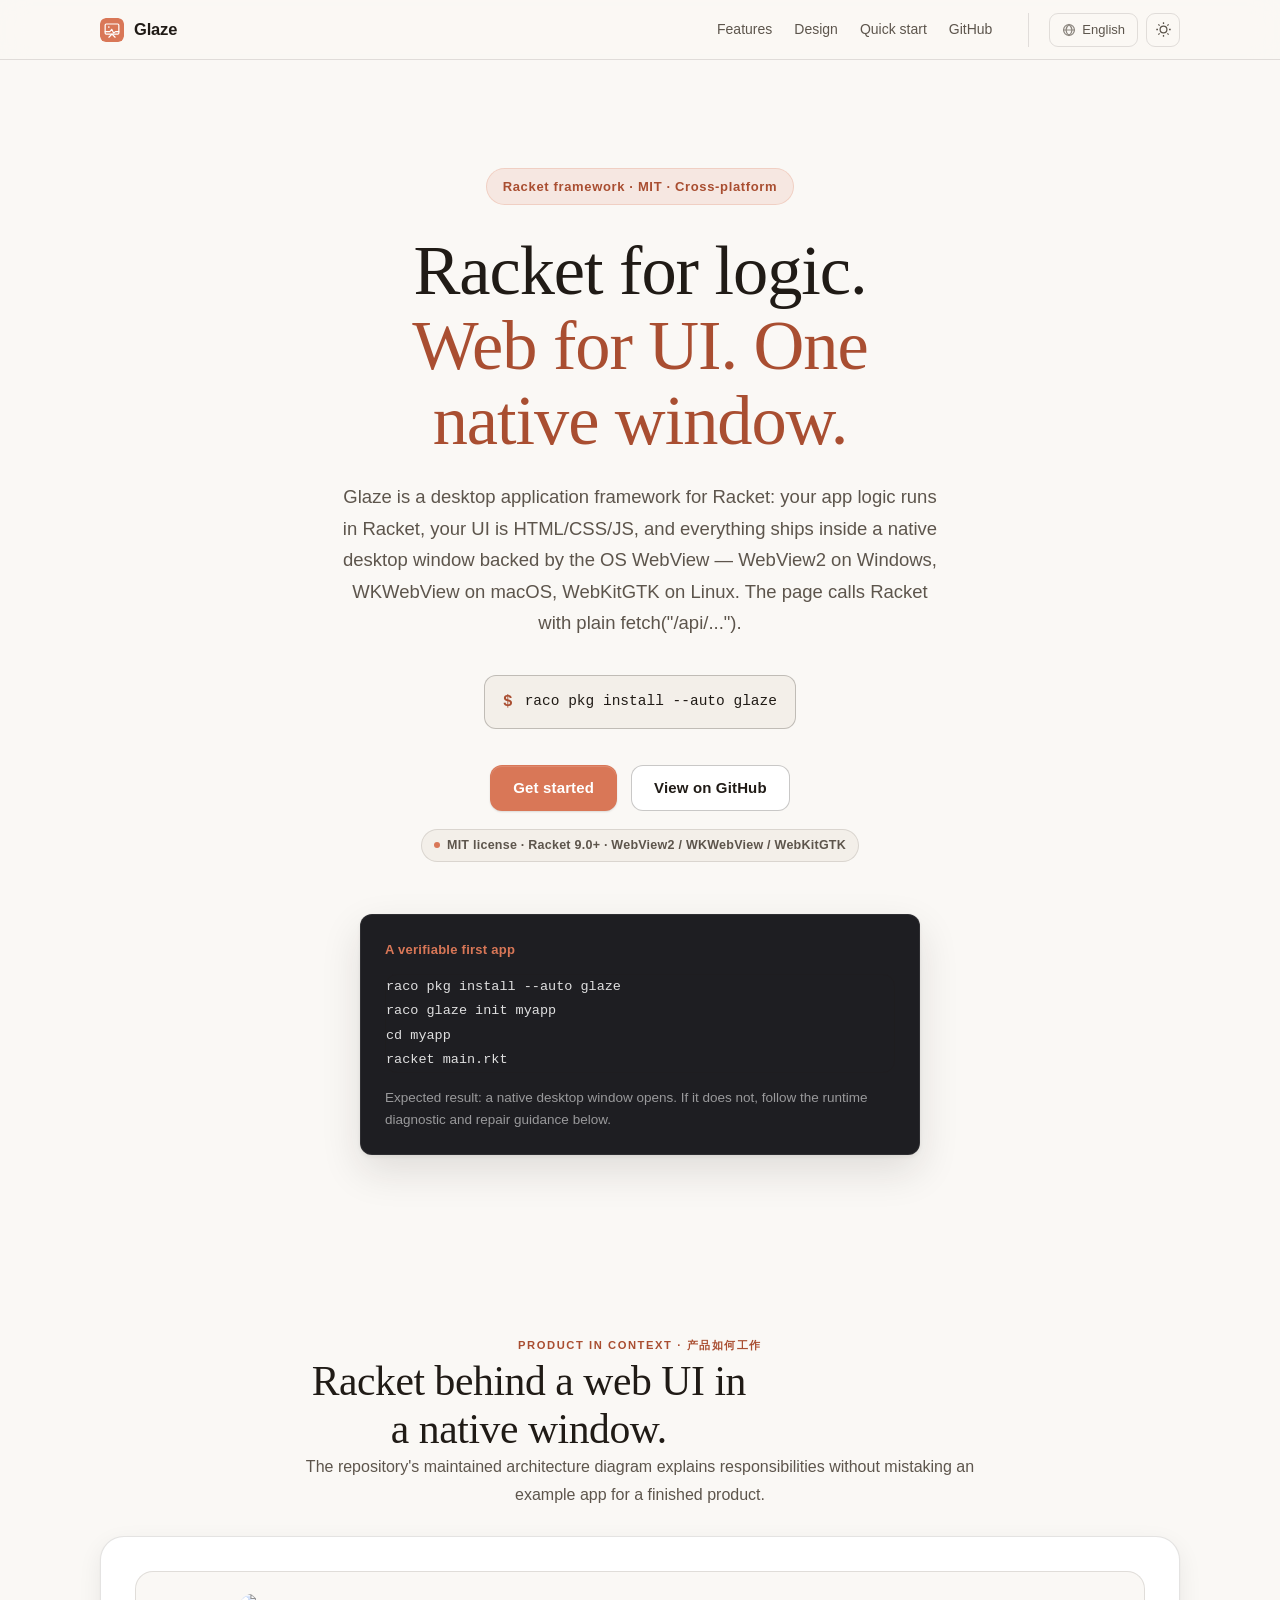
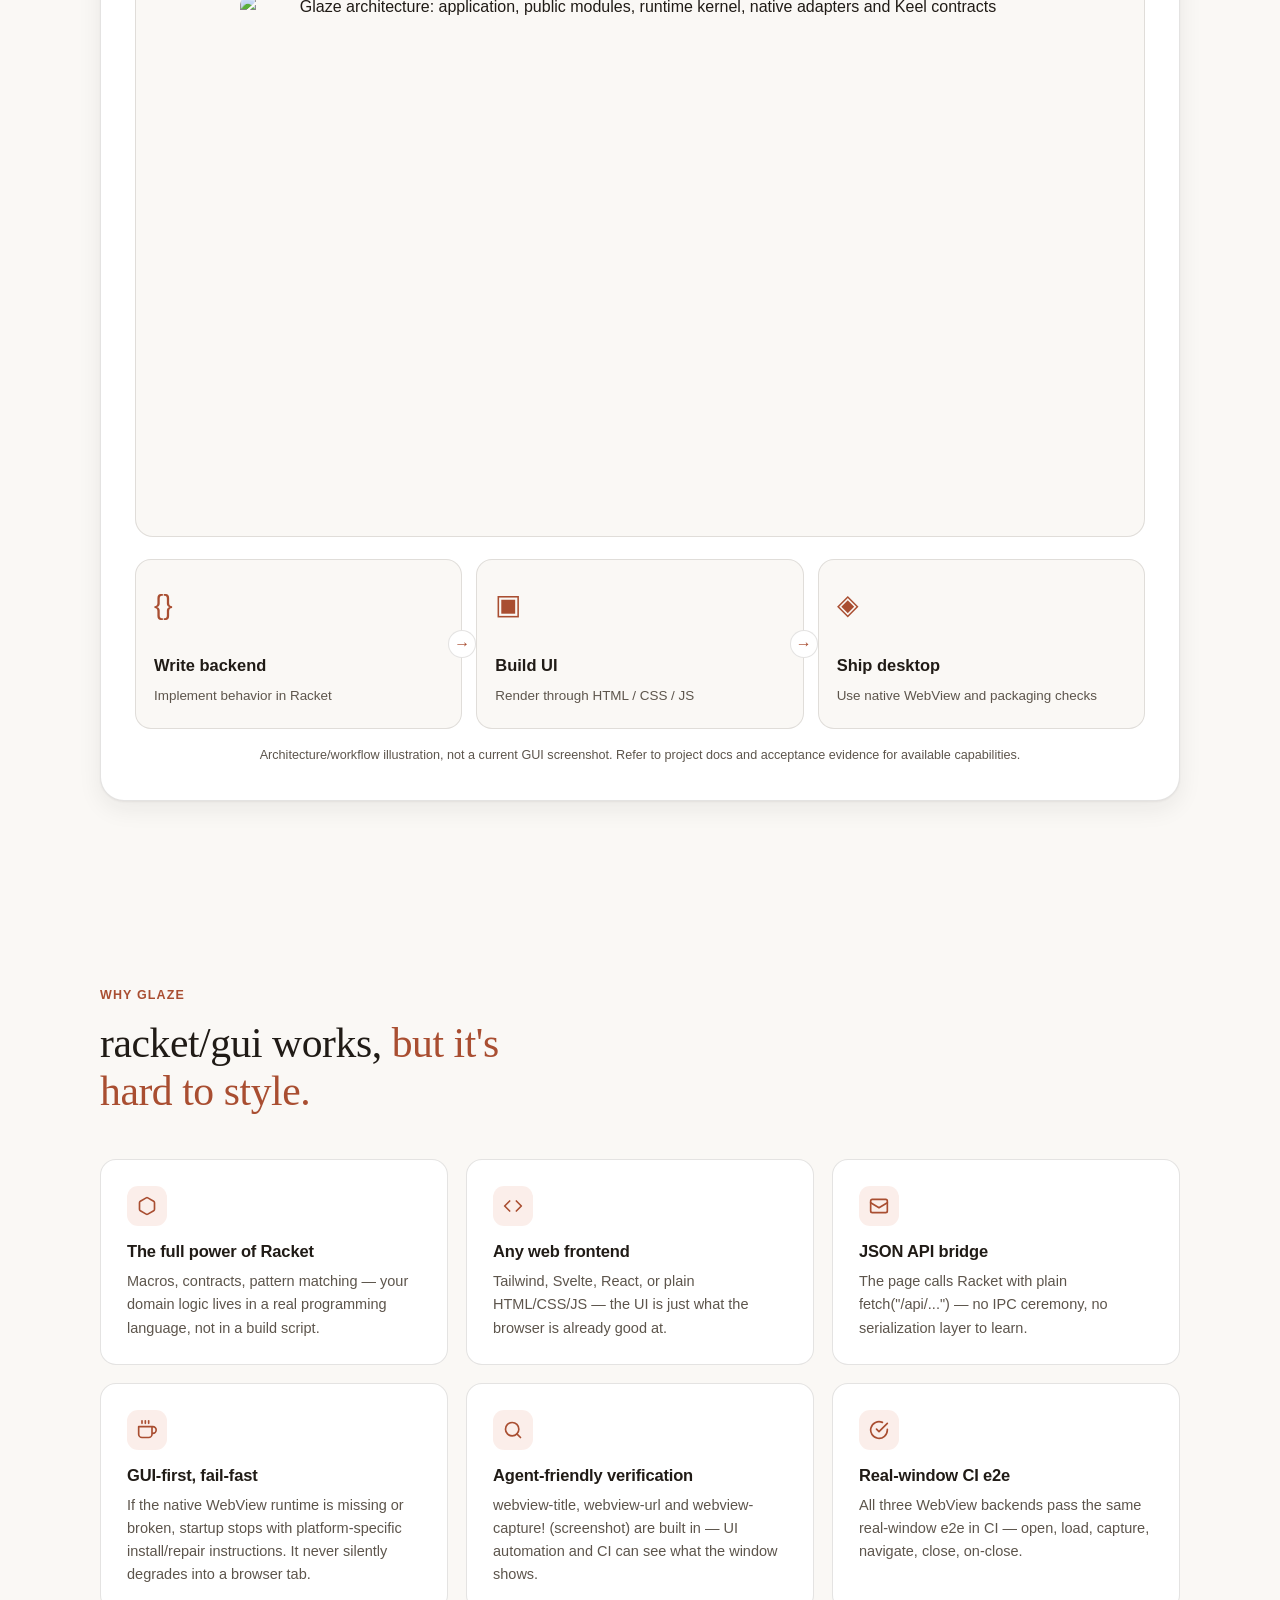
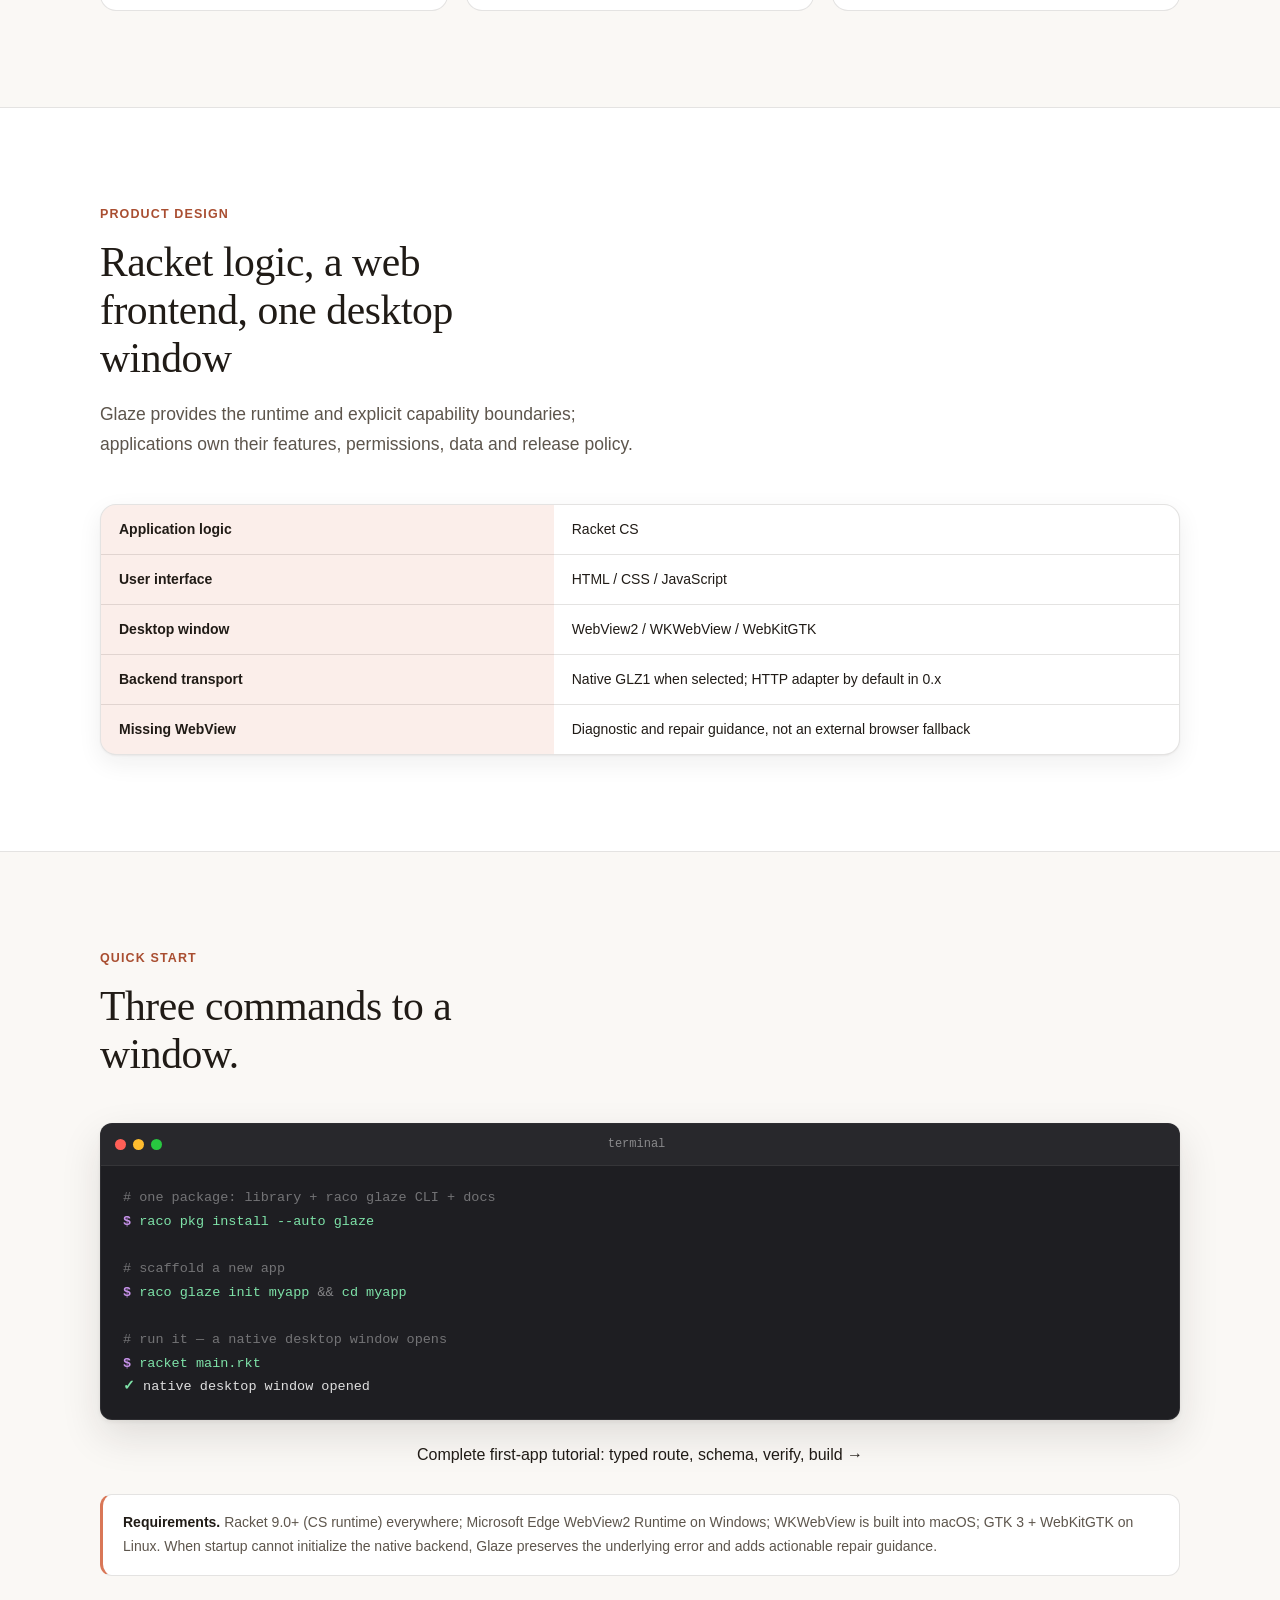
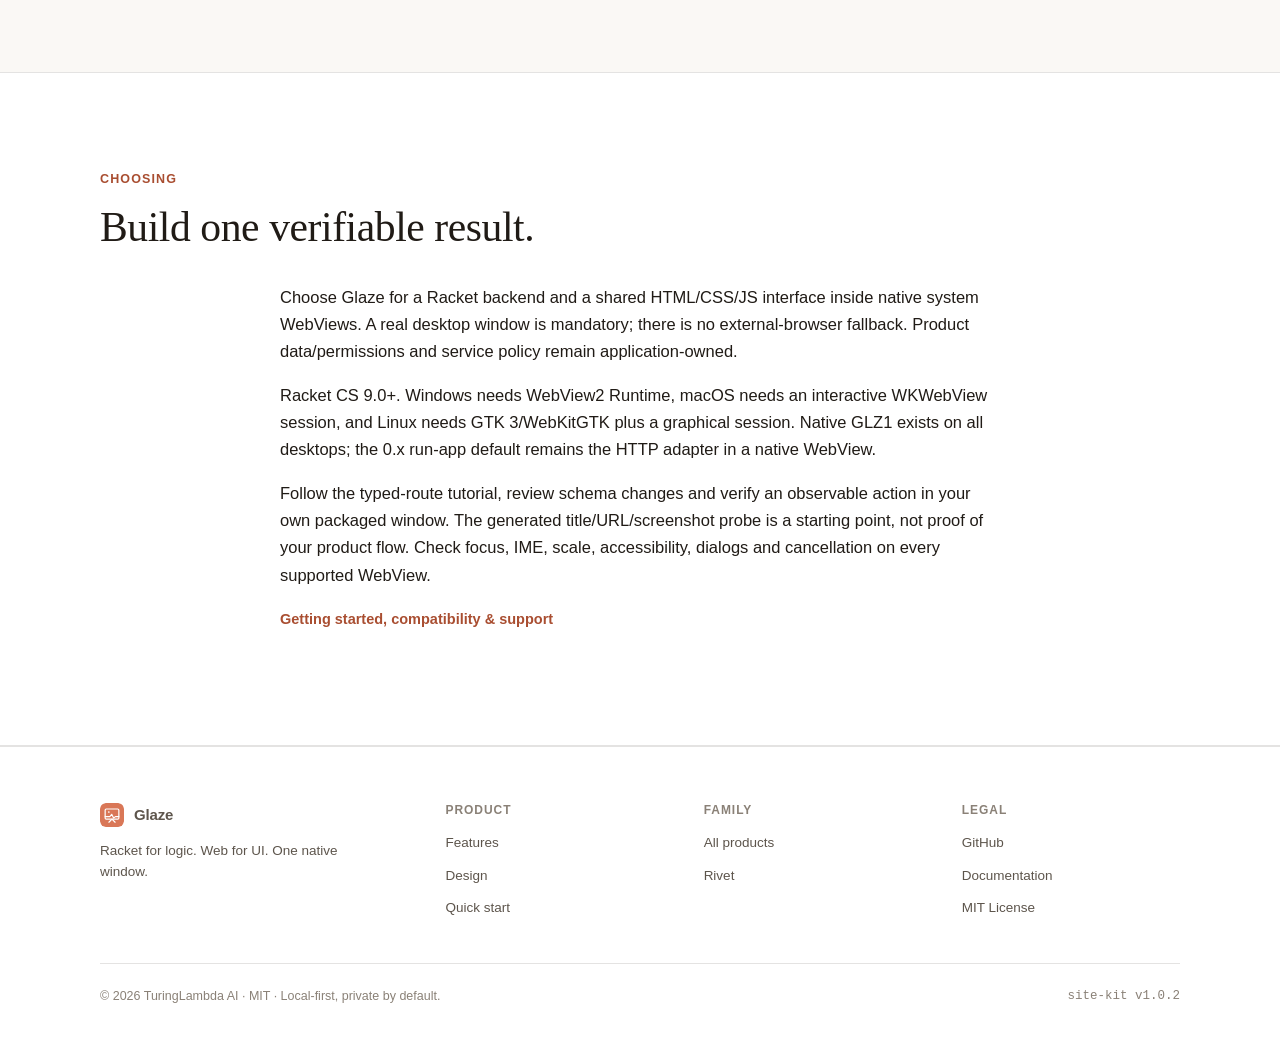
==== commit 90b7e3fc: "site: rebuild homepage on site-kit v1.0.2 - adopt the family design system (terracotta accent, Newsr" ====
--- a/docs/index.html
+++ b/docs/index.html
@@ -1,241 +1,198 @@
 <!DOCTYPE html>
-<html lang="en">
+<html lang="zh-CN" data-kit-id="glaze" data-kit-lang-key="glaze-lang-override-v2">
 
 <head>
     <meta charset="UTF-8">
     <meta name="viewport" content="width=device-width, initial-scale=1.0">
-    <title>Glaze — Racket backend, web UI, native desktop</title>
-    <meta name="description" content="Build desktop apps with a Racket backend and a web frontend — write your app logic in Racket, build your UI with HTML/CSS/JS, and ship a desktop application.">
-    <link rel="stylesheet" href="styles.css">
+    <title>Glaze — Racket 后端、Web UI、原生桌面应用</title>
+    <meta name="description" content="用 Racket 编写应用逻辑，用 HTML/CSS/JS 构建界面，并通过系统 WebView 交付原生桌面应用。面向 Racket 的桌面应用框架。">
+    <link rel="canonical" href="https://glaze.jrtx.site/">
+    <meta name="theme-color" content="#D97757">
+    <meta property="og:type" content="website">
+    <meta property="og:site_name" content="Glaze">
+    <meta property="og:title" content="Glaze — Racket backend, web UI, native desktop">
+    <meta property="og:description" content="Build desktop apps with a Racket backend and a web frontend — write your app logic in Racket, build your UI with HTML/CSS/JS, and ship a desktop application.">
+    <meta property="og:url" content="https://glaze.jrtx.site/">
+    <meta name="twitter:card" content="summary">
+    <meta name="twitter:title" content="Glaze — Racket backend, web UI, native desktop">
+    <meta name="twitter:description" content="Build desktop apps with a Racket backend and a web frontend — write your app logic in Racket, build your UI with HTML/CSS/JS, and ship a desktop application.">
+
+    <!-- Theme + language pre-paint: apply before first paint, no flash.
+         Storage keys carry forward from the previous glaze homepage. -->
+    <script>
+        (function () {
+            var t;
+            try { t = localStorage.getItem('glaze-theme'); } catch (e) {}
+            if (t !== 'dark' && t !== 'light') {
+                t = window.matchMedia && matchMedia('(prefers-color-scheme: dark)').matches ? 'dark' : 'light';
+            }
+            document.documentElement.dataset.theme = t;
+            var l;
+            try { l = localStorage.getItem('glaze-lang-override-v2'); } catch (e) {}
+            if (l !== 'zh' && l !== 'en') {
+                l = (navigator.language || 'zh').toLowerCase().indexOf('zh') === 0 ? 'zh' : 'en';
+            }
+            document.documentElement.lang = l === 'zh' ? 'zh-CN' : 'en';
+        })();
+    </script>
+
+    <link rel="icon" type="image/svg+xml" href="data:image/svg+xml,%3Csvg xmlns='http://www.w3.org/2000/svg' viewBox='0 0 512 512'%3E%3Crect width='512' height='512' rx='115' fill='%23D97757'/%3E%3Crect x='110' y='128' width='292' height='216' rx='24' fill='none' stroke='%23FFFFFF' stroke-width='26'/%3E%3Ccircle cx='188' cy='192' r='18' fill='%23FFFFFF'/%3E%3Cpath d='M110 290 L210 290 L250 240 L290 320 L330 290 L402 290' fill='none' stroke='%23FFFFFF' stroke-width='24' stroke-linecap='round' stroke-linejoin='round'/%3E%3Cpath d='M190 410 L256 344 L322 410' fill='none' stroke='%23FFFFFF' stroke-width='26' stroke-linecap='round' stroke-linejoin='round'/%3E%3C/svg%3E">
+    <link rel="stylesheet" href="family.css">
+    <link rel="stylesheet" href="site.css">
     <link rel="preload" href="fonts/newsreader-latin-var.woff2" as="font" type="font/woff2" crossorigin>
-    <link rel="preload" href="fonts/newsreader-latin-var-italic.woff2" as="font" type="font/woff2" crossorigin>
-    <script>document.documentElement.classList.add('js-anim')</script>
-    <style>
-        :root {
-            --accent: #5856D6;
-            --accent-hover: #4644C8;
-            --accent-soft: rgba(88, 86, 214, 0.15);
-            --accent-tint: rgba(88, 86, 214, 0.08);
-            --accent-bright: #9B99FF;
-        }
-
-        .showcase-img {
-            width: 100%;
-            border-radius: var(--radius-m);
-            box-shadow: var(--shadow-window);
-            border: 1px solid var(--border);
-            display: block;
-        }
-    </style>
-<style id="product-start-style">
-.product-start{max-width:1120px;margin:64px auto;padding:32px 24px;border-top:1px solid var(--border,#aaa);font:inherit;line-height:1.65}
-.product-start h2{font-size:clamp(1.7rem,3vw,2.4rem);letter-spacing:-.025em;margin:0 0 16px}.product-start h3{font-size:1.05rem;margin:0 0 10px}.product-start p{margin:0 0 16px;max-width:74ch}.product-start-grid{display:grid;grid-template-columns:repeat(3,minmax(0,1fr));gap:28px;margin:28px 0}.product-start a{text-decoration:underline;text-underline-offset:4px;overflow-wrap:anywhere}.product-start a:focus-visible{outline:2px solid currentColor;outline-offset:5px}.product-start .start-links{display:flex;gap:16px 24px;flex-wrap:wrap}.product-start .start-status{font-weight:600}.product-start .start-limits{font-size:.95em}
-html:lang(en) .reader-zh,html:lang(zh) .reader-en{display:none!important}@media(max-width:700px){.product-start{margin:40px auto;padding:24px 20px}.product-start-grid{grid-template-columns:1fr;gap:18px}}
-</style>
-<style>.lang-menu li.lang-choice{padding:0}.lang-menu .lang-choice button{display:block;width:100%;padding:8px 12px;border:0;background:transparent;color:inherit;font:inherit;text-align:left;cursor:pointer}.lang-menu .lang-choice button:focus-visible{outline:2px solid currentColor;outline-offset:-2px;border-radius:4px}</style>
-<style id="visual-showcase-css">
-/* Visual Showcase: process illustration, intentionally not an app screenshot. */
-.vs-showcase{padding:clamp(48px,7vw,88px) 24px;background:var(--bg,var(--surface,#faf7f2));color:var(--text,var(--ink,#24211d))}
-.vs-showcase *{box-sizing:border-box}
-.vs-showcase .vs-wrap{max-width:1080px;margin:0 auto}
-.vs-showcase .vs-intro{text-align:center;max-width:680px;margin:0 auto 28px}
-.vs-showcase .vs-label{text-transform:uppercase;letter-spacing:.14em;font-size:.7rem;font-weight:700;color:var(--accent,#b85d3f)}
-.vs-showcase h2{font:inherit;font-size:clamp(1.65rem,3.3vw,2.5rem);font-weight:700;line-height:1.2;letter-spacing:-.04em;margin:12px 0}
-.vs-showcase .vs-lead,.vs-showcase .vs-caption{color:var(--text-2,var(--muted,#6b6660));line-height:1.7}
-.vs-showcase .vs-frame{padding:clamp(18px,3vw,34px);border:1px solid var(--border,var(--line,#e8e2d9));background:var(--bg-card,var(--surface,#fff));border-radius:24px;box-shadow:0 20px 60px rgba(36,29,18,.07);overflow:hidden}
-.vs-showcase .vs-stage{display:grid;grid-template-columns:repeat(3,minmax(0,1fr));gap:14px}
-.vs-showcase .vs-step{position:relative;min-height:170px;padding:22px 18px;border-radius:16px;background:var(--bg,var(--surface,#faf7f2));border:1px solid var(--border,var(--line,#e8e2d9))}
-.vs-showcase .vs-step:not(:last-child):after{content:"→";position:absolute;z-index:1;right:-15px;top:50%;transform:translateY(-50%);width:28px;height:28px;display:grid;place-items:center;border-radius:50%;background:var(--bg-card,var(--surface,#fff));color:var(--accent,#b85d3f);border:1px solid var(--border,var(--line,#e8e2d9))}
-.vs-showcase .vs-glyph{font-size:1.75rem;display:block;margin-bottom:24px;color:var(--accent,#b85d3f)}
-.vs-showcase .vs-step b{display:block;font-size:1.03rem;margin-bottom:7px}
-.vs-showcase .vs-step small{display:block;color:var(--text-2,var(--muted,#6b6660));font-size:.84rem;line-height:1.5}
-.vs-showcase .vs-caption{font-size:.79rem;text-align:center;margin:16px 0 0}
-.vs-showcase .vs-art{margin-bottom:22px;background:var(--bg,var(--surface,#f6f3ed));border:1px solid var(--border,var(--line,#e8e2d9));border-radius:18px;padding:22px;overflow:hidden;min-height:185px}
-.vs-showcase .vs-task-art{display:grid;grid-template-columns:1fr 1fr;gap:16px;align-items:start}
-.vs-showcase .vs-mini-board{background:var(--bg-card,var(--surface,#fff));border-radius:14px;border:1px solid var(--border,var(--line,#e8e2d9));padding:15px;box-shadow:0 6px 24px rgba(10,10,10,.04)}
-.vs-showcase .vs-mini-title{font-size:.76rem;color:var(--text-2,var(--muted,#6b6660));font-weight:700;margin-bottom:12px}
-.vs-showcase .vs-mini-task{display:flex;align-items:center;gap:10px;padding:9px 3px;border-top:1px solid var(--border,var(--line,#e8e2d9));font-size:.9rem}
-.vs-showcase .vs-ring{flex:none;height:17px;width:17px;border:2px solid var(--accent,#b85d3f);border-radius:50%}
-.vs-showcase .vs-ring.done{background:var(--accent,#b85d3f);position:relative}.vs-showcase .vs-ring.done:after{content:"✓";color:#fff;font-size:12px;position:absolute;left:2px;top:-3px}
-.vs-showcase .vs-mini-tag{margin-left:auto;color:var(--accent,#b85d3f);background:var(--accent-soft,#f7e5dd);font-size:.7rem;padding:3px 6px;border-radius:6px}
-.vs-showcase .vs-reader-art{display:grid;grid-template-columns:1.5fr 1fr;gap:18px}
-.vs-showcase .vs-paper,.vs-showcase .vs-annotation{border-radius:14px;background:var(--bg-card,var(--surface,#fff));border:1px solid var(--border,var(--line,#e8e2d9));padding:18px}
-.vs-showcase .vs-paper-title{font-size:.75rem;letter-spacing:.1em;color:var(--text-2,var(--muted,#6b6660));margin-bottom:22px}
-.vs-showcase .vs-line{height:9px;background:var(--border,var(--line,#e8e2d9));border-radius:8px;margin:12px 0;max-width:100%}
-.vs-showcase .vs-line.short{width:57%}.vs-showcase .vs-line.mid{width:82%}
-.vs-showcase .vs-highlight{height:15px;border-radius:3px;width:72%;background:color-mix(in srgb,var(--accent,#d97757) 32%,transparent)}
-.vs-showcase .vs-note-label{font-size:.72rem;letter-spacing:.09em;color:var(--accent,#b85d3f);font-weight:800}
-.vs-showcase .vs-note-body{font-size:.93rem;line-height:1.7;margin:18px 0}
-.vs-showcase .vs-note-foot{font-size:.75rem;color:var(--text-2,var(--muted,#6b6660))}
-html:lang(en) .vs-zh,html:lang(zh) .vs-en{display:none!important}
-@media(max-width:700px){.vs-showcase .vs-stage{grid-template-columns:1fr}.vs-showcase .vs-step{min-height:120px}.vs-showcase .vs-step:not(:last-child):after{right:calc(50% - 14px);top:auto;bottom:-15px;transform:rotate(90deg)}.vs-showcase .vs-glyph{margin-bottom:12px}.vs-showcase .vs-reader-art{grid-template-columns:1fr 1fr}.vs-showcase .vs-art{padding:14px}}
-@media(prefers-reduced-motion:reduce){.vs-showcase *, .vs-showcase *:before,.vs-showcase *:after{animation:none!important;transition:none!important}}
-.vs-showcase .vs-art img{display:block;max-width:100%;height:auto;margin:0 auto;border-radius:12px}.vs-showcase .vs-art .vs-mini-board{min-height:146px}.vs-showcase .vs-mini-task{line-height:1.5}.vs-showcase .vs-mini-task .vs-mono{font-family:ui-monospace,monospace;font-size:.77rem}
-</style>
+    <link rel="preload" href="fonts/inter-latin-var.woff2" as="font" type="font/woff2" crossorigin>
+    <script src="family.js" defer></script>
 </head>
 
 <body>
-
-    <!-- Nav -->
-    <nav class="nav-container">
-        <div class="nav-wrapper">
-            <div class="nav-brand">
-                <svg class="nav-logo" width="28" height="28" viewBox="0 0 512 512" fill="none">
-                    <rect width="512" height="512" rx="115" fill="#5856D6"/>
-                    <rect x="110" y="128" width="292" height="216" rx="24" fill="none" stroke="#FFFFFF" stroke-width="26"/>
-                    <circle cx="188" cy="192" r="18" fill="#FFFFFF"/>
-                    <path d="M110 290 L210 290 L250 240 L290 320 L330 290 L402 290" fill="none" stroke="#FFFFFF" stroke-width="24" stroke-linecap="round" stroke-linejoin="round"/>
-                    <path d="M190 410 L256 344 L322 410" fill="none" stroke="#FFFFFF" stroke-width="26" stroke-linecap="round" stroke-linejoin="round"/>
-                </svg>
-                Glaze
-            </div>
-            <ul class="nav-menu">
-                <li><a href="#features" class="optional" data-en="Features" data-zh="功能">Features</a></li>
-                <li><a href="#design" class="optional" data-en="Design" data-zh="设计">Design</a></li>
-                <li><a href="#start" data-en="Quick start" data-zh="快速上手">Quick start</a></li>
-                <li><a href="https://github.com/turlamai/glaze" class="optional">GitHub</a></li>
-                <li class="lang-dropdown-wrapper">
-                    <button class="lang-btn" onclick="void 0">
-                        <svg width="16" height="16" viewBox="0 0 24 24" fill="none" stroke="currentColor" stroke-width="2" stroke-linecap="round" stroke-linejoin="round">
-                            <circle cx="12" cy="12" r="10"></circle>
-                            <line x1="2" y1="12" x2="22" y2="12"></line>
-                            <path d="M12 2a15.3 15.3 0 0 1 4 10 15.3 15.3 0 0 1-4 10 15.3 15.3 0 0 1-4-10 15.3 15.3 0 0 1 4-10z"></path>
-                        </svg>
-                        <span id="current-lang-label" data-en="English" data-zh="简体中文">English</span>
+    <header class="kit-nav">
+        <div class="kit-container kit-nav-inner">
+            <a class="kit-brand" href="/">
+                <svg class="kit-brand-mark" viewBox="0 0 512 512" aria-hidden="true"><rect width="512" height="512" rx="115" fill="#D97757"/><rect x="110" y="128" width="292" height="216" rx="24" fill="none" stroke="#FFFFFF" stroke-width="26"/><circle cx="188" cy="192" r="18" fill="#FFFFFF"/><path d="M110 290 L210 290 L250 240 L290 320 L330 290 L402 290" fill="none" stroke="#FFFFFF" stroke-width="24" stroke-linecap="round" stroke-linejoin="round"/><path d="M190 410 L256 344 L322 410" fill="none" stroke="#FFFFFF" stroke-width="26" stroke-linecap="round" stroke-linejoin="round"/></svg>
+                <span>Glaze</span>
+            </a>
+            <nav class="kit-nav-links">
+                <a href="#features" data-i18n="nav.features">功能</a>
+                <a href="#design" data-i18n="nav.design">设计</a>
+                <a href="#start" data-i18n="nav.start">快速上手</a>
+                <a href="https://github.com/turlamai/glaze" data-i18n="nav.github">GitHub</a>
+            </nav>
+            <div class="kit-nav-actions">
+                <div class="kit-lang">
+                    <button class="kit-lang-btn" type="button" aria-haspopup="true" aria-expanded="false">
+                        <svg viewBox="0 0 16 16" fill="none" stroke="currentColor" stroke-width="1.4" aria-hidden="true"><circle cx="8" cy="8" r="6.2"/><path d="M1.8 8h12.4M8 1.8c-4.6 4-4.6 8.4 0 12.4 4.6-4 4.6-8.4 0-12.4z"/></svg>
+                        <span class="kit-lang-current">简体中文</span>
                     </button>
-                    <ul class="lang-menu">
-                        <li class="lang-choice"><button type="button" onclick="setLanguage('en')">English</button></li>
-                        <li class="lang-choice"><button type="button" onclick="setLanguage('zh')">简体中文</button></li>
+                    <ul class="kit-lang-menu">
+                        <li><button type="button" data-kit-lang="zh">简体中文</button></li>
+                        <li><button type="button" data-kit-lang="en">English</button></li>
                     </ul>
-                </li>
-            </ul>
+                </div>
+                <button class="kit-icon-btn kit-theme-toggle" type="button" aria-pressed="false" aria-label="Theme">
+                    <svg class="kit-icon-sun" viewBox="0 0 20 20" fill="none" stroke="currentColor" stroke-width="1.5" aria-hidden="true"><circle cx="10" cy="10" r="4"/><path d="M10 1.5v2M10 16.5v2M1.5 10h2M16.5 10h2M4 4l1.4 1.4M14.6 14.6L16 16M16 4l-1.4 1.4M5.4 14.6L4 16"/></svg>
+                    <svg class="kit-icon-moon" viewBox="0 0 20 20" fill="none" stroke="currentColor" stroke-width="1.5" aria-hidden="true"><path d="M16.5 12.2A7 7 0 0 1 7.8 3.5a7 7 0 1 0 8.7 8.7z"/></svg>
+                </button>
+            </div>
         </div>
-    </nav>
-
-    <!-- Hero -->
-    <section class="hero" id="overview">
-        <div class="container">
-            <span class="eyebrow animate-on-scroll" data-en="Racket framework · MIT · Cross-platform" data-zh="Racket 框架 · MIT · 跨平台">Racket framework · MIT · Cross-platform</span>
-            <h1 class="animate-on-scroll">
-                <span data-en="Racket for logic." data-zh="Racket 写逻辑，">Racket for logic.</span>
-                <span class="accent" data-en="Web for UI. One native window." data-zh="Web 画界面，一个原生窗口。">Web for UI. One native window.</span>
-            </h1>
-            <p class="lead animate-on-scroll"
-                data-en="Glaze is a desktop application framework for Racket: your app logic runs in Racket, your UI is HTML/CSS/JS, and everything ships inside a native desktop window backed by the OS WebView — WebView2 on Windows, WKWebView on macOS, WebKitGTK on Linux. The page calls Racket with plain fetch(&quot;/api/...&quot;)."
-                data-zh="Glaze 是面向 Racket 的桌面应用框架：应用逻辑跑在 Racket 里，界面用 HTML/CSS/JS 写，最终装进一个由系统 WebView 驱动的原生桌面窗口——Windows 用 WebView2，macOS 用 WKWebView，Linux 用 WebKitGTK。页面里一句 fetch(&quot;/api/...&quot;) 就能调用 Racket。">
-                Glaze is a desktop application framework for Racket: your app logic runs in Racket, your UI is HTML/CSS/JS, and everything ships inside a native desktop window backed by the OS WebView.
-            </p>
-
-            <div class="hero-buttons animate-on-scroll">
-                <a href="#start" class="btn btn-primary" data-en="Get started" data-zh="快速上手">Get started</a>
-                <a href="https://github.com/turlamai/glaze" class="btn btn-secondary" data-en="View on GitHub" data-zh="在 GitHub 查看">View on GitHub</a>
-            </div>
-
-            <div class="hero-visual animate-on-scroll">
-                <div class="code-window" style="padding:24px;text-align:left;">
-                    <p data-en="A verifiable first app" data-zh="可验证的第一个应用">A verifiable first app</p>
+    </header>
+
+    <main>
+        <!-- Hero -->
+        <section class="kit-hero" id="overview">
+            <div class="kit-container">
+                <span class="kit-eyebrow" data-i18n="hero.eyebrow">Racket 框架 · MIT · 跨平台</span>
+                <h1><span data-i18n="hero.h1">Racket 写逻辑，</span> <span class="kit-accent-word" data-i18n="hero.h1-accent">Web 画界面，一个原生窗口。</span></h1>
+                <p class="kit-lead" data-i18n="hero.lead">Glaze 是面向 Racket 的桌面应用框架：应用逻辑跑在 Racket 里，界面用 HTML/CSS/JS 写，最终装进一个由系统 WebView 驱动的原生桌面窗口——Windows 用 WebView2，macOS 用 WKWebView，Linux 用 WebKitGTK。页面里一句 fetch("/api/...") 就能调用 Racket。</p>
+                <div class="kit-btn-row">
+                    <div class="kit-install" role="group" aria-label="Install command">
+                        <span class="kit-install-prompt" aria-hidden="true">$</span>
+                        <code>raco pkg install --auto glaze</code>
+                    </div>
+                </div>
+                <div class="kit-btn-row">
+                    <a class="kit-btn kit-btn--primary" href="#start" data-i18n="hero.cta-start">快速上手</a>
+                    <a class="kit-btn kit-btn--secondary" href="https://github.com/turlamai/glaze" data-i18n="hero.cta-github">在 GitHub 查看</a>
+                </div>
+                <p class="kit-hero-meta"><span class="kit-badge" data-i18n="hero.badge">MIT 许可 · Racket 9.0+ · WebView2 / WKWebView / WebKitGTK</span></p>
+
+                <div class="mini-window">
+                    <p class="mini-title" data-i18n="hero.mini-title">可验证的第一个应用</p>
                     <pre><code>raco pkg install --auto glaze
 raco glaze init myapp
 cd myapp
 racket main.rkt</code></pre>
-                    <p data-en="Expected result: a native desktop window opens. If it does not, follow the runtime diagnostic and repair guidance below." data-zh="预期结果：原生桌面窗口启动。若未启动，请根据下方运行时诊断和修复说明处理。">Expected result: a native desktop window opens.</p>
-                </div>
-            </div>
-        </div>
-    </section>
-<!-- Visual Showcase: conceptual diagram, not an application screenshot --><section class="vs-showcase" id="visual-showcase" aria-label="Product workflow illustration"><div class="vs-wrap"><div class="vs-intro"><span class="vs-label">PRODUCT IN CONTEXT · 产品如何工作</span><h2><span class="vs-zh" lang="zh-CN">Racket 在后台，Web UI 在原生窗口中。</span><span class="vs-en" lang="en">Racket behind a web UI in a native window.</span></h2><p class="vs-lead"><span class="vs-zh" lang="zh-CN">用仓库维护的架构图直接解释各层职责，避免将示例页面误称为最终用户产品。</span><span class="vs-en" lang="en">The repository's maintained architecture diagram explains responsibilities without mistaking an example app for a finished product.</span></p></div><div class="vs-frame"><div class="vs-art" style="text-align:center"><img src="glaze-architecture.svg" alt="Glaze architecture: application, public modules, runtime kernel, native adapters and Keel contracts" width="800" height="520" loading="lazy"></div><div class="vs-stage"><div class="vs-step"><span class="vs-glyph" aria-hidden="true">{}</span><b><span class="vs-zh" lang="zh-CN">编写后端</span><span class="vs-en" lang="en">Write backend</span></b><small><span class="vs-zh" lang="zh-CN">在 Racket 实现应用逻辑</span><span class="vs-en" lang="en">Implement behavior in Racket</span></small></div><div class="vs-step"><span class="vs-glyph" aria-hidden="true">▣</span><b><span class="vs-zh" lang="zh-CN">构建界面</span><span class="vs-en" lang="en">Build UI</span></b><small><span class="vs-zh" lang="zh-CN">使用 HTML / CSS / JS 呈现</span><span class="vs-en" lang="en">Render through HTML / CSS / JS</span></small></div><div class="vs-step"><span class="vs-glyph" aria-hidden="true">◈</span><b><span class="vs-zh" lang="zh-CN">桌面交付</span><span class="vs-en" lang="en">Ship desktop</span></b><small><span class="vs-zh" lang="zh-CN">经平台 WebView 和打包验证</span><span class="vs-en" lang="en">Use native WebView and packaging checks</span></small></div></div><p class="vs-caption"><span class="vs-zh" lang="zh-CN">架构或工作流程示意，非当前 GUI 截图；实际可用能力以项目文档和验收记录为准。</span><span class="vs-en" lang="en">Architecture/workflow illustration, not a current GUI screenshot. Refer to project docs and acceptance evidence for available capabilities.</span></p></div></div></section><!-- End Visual Showcase -->
-
-
-    <!-- Features -->
-    <section id="features">
-        <div class="container">
-            <span class="eyebrow animate-on-scroll" data-en="Why Glaze" data-zh="为什么是 Glaze">Why Glaze</span>
-            <h2 class="section-title animate-on-scroll">
-                <span data-en="racket/gui works," data-zh="racket/gui 能用，">racket/gui works,</span>
-                <span class="accent" data-en="but it's hard to style." data-zh="但很难做出产品级 UI。">but it's hard to style.</span>
-            </h2>
-
-            <div class="bento-grid">
-                <div class="bento-card animate-on-scroll">
-                    <div class="card-icon">
-                        <svg width="20" height="20" viewBox="0 0 24 24" fill="none" stroke="currentColor" stroke-width="2" stroke-linecap="round" stroke-linejoin="round"><path d="M21 16V8a2 2 0 0 0-1-1.73l-7-4a2 2 0 0 0-2 0l-7 4A2 2 0 0 0 3 8v8a2 2 0 0 0 1 1.73l7 4a2 2 0 0 0 2 0l7-4A2 2 0 0 0 21 16z"/></svg>
-                    </div>
-                    <h3 data-en="The full power of Racket" data-zh="Racket 的全部威力">The full power of Racket</h3>
-                    <p data-en="Macros, contracts, pattern matching — your domain logic lives in a real programming language, not in a build script."
-                       data-zh="宏、合约、模式匹配——领域逻辑住在一门真正的编程语言里，而不是构建脚本里。">Macros, contracts, pattern matching — your domain logic lives in a real programming language.</p>
-                </div>
-                <div class="bento-card animate-on-scroll">
-                    <div class="card-icon">
-                        <svg width="20" height="20" viewBox="0 0 24 24" fill="none" stroke="currentColor" stroke-width="2" stroke-linecap="round" stroke-linejoin="round"><polyline points="16 18 22 12 16 6"/><polyline points="8 6 2 12 8 18"/></svg>
-                    </div>
-                    <h3 data-en="Any web frontend" data-zh="任意 Web 前端">Any web frontend</h3>
-                    <p data-en="Tailwind, Svelte, React, or plain HTML/CSS/JS — the UI is just what the browser is already good at."
-                       data-zh="Tailwind、Svelte、React 或纯 HTML/CSS/JS——界面就用浏览器最擅长的那套。">Tailwind, Svelte, React, or plain HTML/CSS/JS — the UI is just what the browser is already good at.</p>
-                </div>
-                <div class="bento-card animate-on-scroll">
-                    <div class="card-icon">
-                        <svg width="20" height="20" viewBox="0 0 24 24" fill="none" stroke="currentColor" stroke-width="2" stroke-linecap="round" stroke-linejoin="round"><rect x="2" y="4" width="20" height="16" rx="2"/><path d="M2 8l10 6 10-6"/></svg>
-                    </div>
-                    <h3 data-en="JSON API bridge" data-zh="JSON API 桥">JSON API bridge</h3>
-                    <p data-en="The page calls Racket with plain fetch(&quot;/api/...&quot;) — no IPC ceremony, no serialization layer to learn."
-                       data-zh="页面用一句 fetch(&quot;/api/...&quot;) 调 Racket——没有 IPC 仪式感，没有额外序列化层要学。">The page calls Racket with plain fetch("/api/...") — no IPC ceremony.</p>
-                </div>
-                <div class="bento-card animate-on-scroll">
-                    <div class="card-icon">
-                        <svg width="20" height="20" viewBox="0 0 24 24" fill="none" stroke="currentColor" stroke-width="2" stroke-linecap="round" stroke-linejoin="round"><path d="M18 8h1a4 4 0 0 1 0 8h-1M2 8h16v9a4 4 0 0 1-4 4H6a4 4 0 0 1-4-4V8z"/><line x1="6" y1="1" x2="6" y2="4"/><line x1="10" y1="1" x2="10" y2="4"/><line x1="14" y1="1" x2="14" y2="4"/></svg>
-                    </div>
-                    <h3 data-en="GUI-first, fail-fast" data-zh="GUI 优先，快速失败">GUI-first, fail-fast</h3>
-                    <p data-en="If the native WebView runtime is missing or broken, startup stops with platform-specific install/repair instructions. It never silently degrades into a browser tab."
-                       data-zh="若系统 WebView 运行时缺失或损坏，启动即停，并给出各平台的安装/修复指引。绝不悄悄退化成一个浏览器标签页。">If the native WebView runtime is missing, startup fails with actionable guidance — never a silent browser-tab fallback.</p>
-                </div>
-                <div class="bento-card animate-on-scroll">
-                    <div class="card-icon">
-                        <svg width="20" height="20" viewBox="0 0 24 24" fill="none" stroke="currentColor" stroke-width="2" stroke-linecap="round" stroke-linejoin="round"><circle cx="11" cy="11" r="8"/><line x1="21" y1="21" x2="16.65" y2="16.65"/></svg>
-                    </div>
-                    <h3 data-en="Agent-friendly verification" data-zh="代理友好的可验证性">Agent-friendly verification</h3>
-                    <p data-en="webview-title, webview-url and webview-capture! (screenshot) are built in — UI automation and CI can see what the window shows."
-                       data-zh="webview-title、webview-url、webview-capture!（截图）均为内建能力——UI 自动化与 CI 能「看见」窗口里是什么。">webview-title, webview-url and webview-capture! are built in — CI can see what the window shows.</p>
-                </div>
-                <div class="bento-card animate-on-scroll">
-                    <div class="card-icon">
-                        <svg width="20" height="20" viewBox="0 0 24 24" fill="none" stroke="currentColor" stroke-width="2" stroke-linecap="round" stroke-linejoin="round"><path d="M22 11.08V12a10 10 0 1 1-5.93-9.14"/><polyline points="22 4 12 14.01 9 11.01"/></svg>
-                    </div>
-                    <h3 data-en="Real-window CI e2e" data-zh="真实窗口 CI 端到端">Real-window CI e2e</h3>
-                    <p data-en="All three WebView backends pass the same real-window e2e in CI — open, load, capture, navigate, close, on-close."
-                       data-zh="三个 WebView 后端跑同一套真实窗口端到端 CI——打开、加载、截图、导航、关闭、on-close。">All three WebView backends pass the same real-window e2e in CI.</p>
-                </div>
-            </div>
-        </div>
-    </section>
-
-    <!-- Product design -->
-    <section id="design">
-        <div class="container">
-            <span class="eyebrow animate-on-scroll" data-en="Product design" data-zh="产品设计">Product design</span>
-            <h2 class="section-title animate-on-scroll" data-en="Racket logic, a web frontend, one desktop window" data-zh="Racket 逻辑、Web 界面、一个桌面窗口">Racket logic, a web frontend, one desktop window</h2>
-            <p class="section-lead animate-on-scroll" data-en="Glaze provides the runtime and explicit capability boundaries; applications own their features, permissions, data and release policy." data-zh="Glaze 提供运行时与明确的权限边界；应用自身负责功能、权限、数据与发行策略。">Glaze provides the runtime and explicit capability boundaries.</p>
-            <div class="compare-table-wrap animate-on-scroll">
-                <table class="compare">
-                    <tbody>
-                        <tr><th data-en="Application logic" data-zh="应用逻辑">Application logic</th><td>Racket CS</td></tr>
-                        <tr><th data-en="User interface" data-zh="界面">User interface</th><td>HTML / CSS / JavaScript</td></tr>
-                        <tr><th data-en="Desktop window" data-zh="桌面窗口">Desktop window</th><td>WebView2 / WKWebView / WebKitGTK</td></tr>
-                        <tr><th data-en="Backend transport" data-zh="后端通信">Backend transport</th><td data-en="Native GLZ1 when selected; HTTP adapter by default in 0.x" data-zh="可显式选择原生 GLZ1；0.x 默认使用 HTTP 适配器">Native GLZ1 when selected; HTTP adapter by default in 0.x</td></tr>
-                        <tr><th data-en="Missing WebView" data-zh="缺失 WebView 时">Missing WebView</th><td data-en="Diagnostic and repair guidance, not an external browser fallback" data-zh="输出诊断与修复提示，不回退到外部浏览器">Diagnostic and repair guidance, not an external browser fallback</td></tr>
-                    </tbody>
-                </table>
-            </div>
-        </div>
-    </section>
-
-    <!-- Quick start -->
-    <section id="start">
-        <div class="container">
-            <span class="eyebrow animate-on-scroll" data-en="Quick start" data-zh="快速上手">Quick start</span>
-            <h2 class="section-title animate-on-scroll" data-en="Three commands to a window." data-zh="三条命令，一个窗口。">Three commands to a window.</h2>
-
-            <div class="hero-visual animate-on-scroll" style="margin-top: 40px;">
-                <div class="code-window">
+                    <p class="mini-note" data-i18n="hero.mini-note">预期结果：原生桌面窗口启动。若未启动，请根据下方运行时诊断和修复说明处理。</p>
+                </div>
+            </div>
+        </section>
+
+        <!-- Visual Showcase: conceptual diagram, not an application screenshot -->
+        <section class="vs-showcase" id="visual-showcase" aria-label="Product workflow illustration">
+            <div class="kit-container">
+                <div class="vs-intro">
+                    <span class="vs-label">PRODUCT IN CONTEXT · 产品如何工作</span>
+                    <h2 class="kit-h2"><span data-i18n="vs.title">Racket 在后台，Web UI 在原生窗口中。</span></h2>
+                    <p class="vs-lead" data-i18n="vs.lead">用仓库维护的架构图直接解释各层职责，避免将示例页面误称为最终用户产品。</p>
+                </div>
+                <div class="vs-frame">
+                    <div class="vs-art" style="text-align:center"><img src="glaze-architecture.svg" alt="Glaze architecture: application, public modules, runtime kernel, native adapters and Keel contracts" width="800" height="520" loading="lazy"></div>
+                    <div class="vs-stage">
+                        <div class="vs-step"><span class="vs-glyph" aria-hidden="true">{}</span><b data-i18n="vs.s1">编写后端</b><small data-i18n="vs.s1-small">在 Racket 实现应用逻辑</small></div>
+                        <div class="vs-step"><span class="vs-glyph" aria-hidden="true">▣</span><b data-i18n="vs.s2">构建界面</b><small data-i18n="vs.s2-small">使用 HTML / CSS / JS 呈现</small></div>
+                        <div class="vs-step"><span class="vs-glyph" aria-hidden="true">◈</span><b data-i18n="vs.s3">桌面交付</b><small data-i18n="vs.s3-small">经平台 WebView 和打包验证</small></div>
+                    </div>
+                    <p class="vs-caption" data-i18n="vs.caption">架构或工作流程示意，非当前 GUI 截图；实际可用能力以项目文档和验收记录为准。</p>
+                </div>
+            </div>
+        </section>
+
+        <!-- Features -->
+        <section class="kit-section" id="features">
+            <div class="kit-container">
+                <span class="kit-kicker" data-i18n="features.kicker">为什么是 Glaze</span>
+                <h2 class="kit-h2"><span data-i18n="features.title">racket/gui 能用，</span> <span class="kit-accent-word" data-i18n="features.title-accent">但很难做出产品级 UI。</span></h2>
+                <div class="kit-grid kit-grid--3" style="margin-top: 44px;">
+                    <div class="kit-card">
+                        <span class="kit-card-icon"><svg viewBox="0 0 24 24" fill="none" stroke="currentColor" stroke-width="2" stroke-linecap="round" stroke-linejoin="round"><path d="M21 16V8a2 2 0 0 0-1-1.73l-7-4a2 2 0 0 0-2 0l-7 4A2 2 0 0 0 3 8v8a2 2 0 0 0 1 1.73l7 4a2 2 0 0 0 2 0l7-4A2 2 0 0 0 21 16z"/></svg></span>
+                        <h3 data-i18n="features.f1.title">Racket 的全部威力</h3>
+                        <p data-i18n="features.f1.body">宏、合约、模式匹配——领域逻辑住在一门真正的编程语言里，而不是构建脚本里。</p>
+                    </div>
+                    <div class="kit-card">
+                        <span class="kit-card-icon"><svg viewBox="0 0 24 24" fill="none" stroke="currentColor" stroke-width="2" stroke-linecap="round" stroke-linejoin="round"><polyline points="16 18 22 12 16 6"/><polyline points="8 6 2 12 8 18"/></svg></span>
+                        <h3 data-i18n="features.f2.title">任意 Web 前端</h3>
+                        <p data-i18n="features.f2.body">Tailwind、Svelte、React 或纯 HTML/CSS/JS——界面就用浏览器最擅长的那套。</p>
+                    </div>
+                    <div class="kit-card">
+                        <span class="kit-card-icon"><svg viewBox="0 0 24 24" fill="none" stroke="currentColor" stroke-width="2" stroke-linecap="round" stroke-linejoin="round"><rect x="2" y="4" width="20" height="16" rx="2"/><path d="M2 8l10 6 10-6"/></svg></span>
+                        <h3 data-i18n="features.f3.title">JSON API 桥</h3>
+                        <p data-i18n="features.f3.body">页面用一句 fetch("/api/...") 调 Racket——没有 IPC 仪式感，没有额外序列化层要学。</p>
+                    </div>
+                    <div class="kit-card">
+                        <span class="kit-card-icon"><svg viewBox="0 0 24 24" fill="none" stroke="currentColor" stroke-width="2" stroke-linecap="round" stroke-linejoin="round"><path d="M18 8h1a4 4 0 0 1 0 8h-1M2 8h16v9a4 4 0 0 1-4 4H6a4 4 0 0 1-4-4V8z"/><line x1="6" y1="1" x2="6" y2="4"/><line x1="10" y1="1" x2="10" y2="4"/><line x1="14" y1="1" x2="14" y2="4"/></svg></span>
+                        <h3 data-i18n="features.f4.title">GUI 优先，快速失败</h3>
+                        <p data-i18n="features.f4.body">若系统 WebView 运行时缺失或损坏，启动即停，并给出各平台的安装/修复指引。绝不悄悄退化成一个浏览器标签页。</p>
+                    </div>
+                    <div class="kit-card">
+                        <span class="kit-card-icon"><svg viewBox="0 0 24 24" fill="none" stroke="currentColor" stroke-width="2" stroke-linecap="round" stroke-linejoin="round"><circle cx="11" cy="11" r="8"/><line x1="21" y1="21" x2="16.65" y2="16.65"/></svg></span>
+                        <h3 data-i18n="features.f5.title">代理友好的可验证性</h3>
+                        <p data-i18n="features.f5.body">webview-title、webview-url、webview-capture!（截图）均为内建能力——UI 自动化与 CI 能「看见」窗口里是什么。</p>
+                    </div>
+                    <div class="kit-card">
+                        <span class="kit-card-icon"><svg viewBox="0 0 24 24" fill="none" stroke="currentColor" stroke-width="2" stroke-linecap="round" stroke-linejoin="round"><path d="M22 11.08V12a10 10 0 1 1-5.93-9.14"/><polyline points="22 4 12 14.01 9 11.01"/></svg></span>
+                        <h3 data-i18n="features.f6.title">真实窗口 CI 端到端</h3>
+                        <p data-i18n="features.f6.body">三个 WebView 后端跑同一套真实窗口端到端 CI——打开、加载、截图、导航、关闭、on-close。</p>
+                    </div>
+                </div>
+            </div>
+        </section>
+
+        <!-- Product design -->
+        <section class="kit-section kit-section--alt" id="design">
+            <div class="kit-container">
+                <span class="kit-kicker" data-i18n="design.kicker">产品设计</span>
+                <h2 class="kit-h2" data-i18n="design.title">Racket 逻辑、Web 界面、一个桌面窗口</h2>
+                <p class="kit-lead" data-i18n="design.lead">Glaze 提供运行时与明确的权限边界；应用自身负责功能、权限、数据与发行策略。</p>
+                <div class="compare-table-wrap">
+                    <table class="compare">
+                        <tbody>
+                            <tr><th data-i18n="design.r1">应用逻辑</th><td>Racket CS</td></tr>
+                            <tr><th data-i18n="design.r2">界面</th><td>HTML / CSS / JavaScript</td></tr>
+                            <tr><th data-i18n="design.r3">桌面窗口</th><td>WebView2 / WKWebView / WebKitGTK</td></tr>
+                            <tr><th data-i18n="design.r4">后端通信</th><td data-i18n="design.v4">可显式选择原生 GLZ1；0.x 默认使用 HTTP 适配器</td></tr>
+                            <tr><th data-i18n="design.r5">缺失 WebView 时</th><td data-i18n="design.v5">输出诊断与修复提示，不回退到外部浏览器</td></tr>
+                        </tbody>
+                    </table>
+                </div>
+            </div>
+        </section>
+
+        <!-- Quick start -->
+        <section class="kit-section" id="start">
+            <div class="kit-container">
+                <span class="kit-kicker" data-i18n="start.kicker">快速上手</span>
+                <h2 class="kit-h2" data-i18n="start.title">三条命令，一个窗口。</h2>
+
+                <div class="code-window" style="margin-top: 44px;">
                     <div class="window-header">
                         <div class="window-controls">
                             <div class="traffic-light close"></div>
@@ -254,124 +211,165 @@
 <span class="prompt">$</span> <span class="cmd">racket main.rkt</span>
 <span class="ok">✓</span> native desktop window opened</div>
                 </div>
-            </div>
-
-            <p class="animate-on-scroll" style="margin-top: 22px; text-align: center;">
-                <a href="https://github.com/turlamai/glaze/blob/main/docs/getting-started.md" data-en="Complete first-app tutorial: typed route, schema, verify, build →" data-zh="完整入门：类型化路由、schema、窗口验证与构建 →">Complete first-app tutorial: typed route, schema, verify, build →</a>
-            </p>
-            <div class="callout animate-on-scroll">
-                <strong data-en="Requirements." data-zh="环境要求。">Requirements.</strong>
-                <span data-en=" Racket 9.0+ (CS runtime) everywhere; Microsoft Edge WebView2 Runtime on Windows; WKWebView is built into macOS; GTK 3 + WebKitGTK on Linux. When startup cannot initialize the native backend, Glaze preserves the underlying error and adds actionable repair guidance."
-                      data-zh=" 所有平台需要 Racket 9.0+（CS 运行时）；Windows 需要 Microsoft Edge WebView2 运行时；macOS 的 WKWebView 系统内建；Linux 需要 GTK 3 + WebKitGTK。启动失败时，Glaze 会保留底层错误并附上可执行的修复指引。"> Racket 9.0+ (CS) everywhere; WebView2 on Windows, WKWebView on macOS, WebKitGTK on Linux.</span>
-            </div>
-        </div>
-    </section>
-
-    <!-- Footer -->
-    <section id="adoption" class="product-start"><h2 class="reader-en " lang="en">Build one verifiable result.</h2><h2 class="reader-zh " lang="zh">先完成一个可验证的结果。</h2><p class="reader-en " lang="en">Choose Glaze for a Racket backend and a shared HTML/CSS/JS interface inside native system WebViews. A real desktop window is mandatory; there is no external-browser fallback. Product data/permissions and service policy remain application-owned.</p><p class="reader-zh " lang="zh">需要 Racket 后端与共享 HTML/CSS/JS 界面，并运行于系统原生 WebView 时选择 Glaze。必须使用真实桌面窗口，不提供外部浏览器回退；产品数据、权限和服务政策归应用。</p><p class="reader-en " lang="en">Racket CS 9.0+. Windows needs WebView2 Runtime, macOS needs an interactive WKWebView session, and Linux needs GTK 3/WebKitGTK plus a graphical session. Native GLZ1 exists on all desktops; the 0.x run-app default remains the HTTP adapter in a native WebView.</p><p class="reader-zh " lang="zh">需要 Racket CS 9.0+。Windows 需要 WebView2 Runtime，macOS 需要交互式 WKWebView 会话，Linux 需要 GTK 3/WebKitGTK 和图形会话。桌面各端已有原生 GLZ1；0.x 的 run-app 默认仍是在原生 WebView 中使用 HTTP 适配器。</p><p class="reader-en " lang="en">Follow the typed-route tutorial, review schema changes and verify an observable action in your own packaged window. The generated title/URL/screenshot probe is a starting point, not proof of your product flow. Check focus, IME, scale, accessibility, dialogs and cancellation on every supported WebView.</p><p class="reader-zh " lang="zh">按类型化路由教程操作，审阅 schema 变更，并在自己的打包窗口验证可观察操作。生成的标题、URL 和截图探测仅是起点，不能证明产品流程。每个支持的 WebView 都需检查焦点、输入法、缩放、无障碍、对话框和取消。</p><div class="start-links"><a class="reader-en" lang="en" href="https://github.com/turlamai/glaze/blob/main/docs/USING.md">Getting started, compatibility &amp; support</a><a class="reader-zh" lang="zh" href="https://github.com/turlamai/glaze/blob/main/docs/USING.zh-CN.md">入门、兼容与支持</a></div></section>
-<footer>
-        <div class="footer-content">
-            <div class="footer-brand">
-                <svg width="22" height="22" viewBox="0 0 512 512" fill="none">
-                    <rect width="512" height="512" rx="115" fill="#5856D6"/>
-                    <rect x="110" y="128" width="292" height="216" rx="24" fill="none" stroke="#FFFFFF" stroke-width="26"/>
-                    <circle cx="188" cy="192" r="18" fill="#FFFFFF"/>
-                    <path d="M110 290 L210 290 L250 240 L290 320 L330 290 L402 290" fill="none" stroke="#FFFFFF" stroke-width="24" stroke-linecap="round" stroke-linejoin="round"/>
-                    <path d="M190 410 L256 344 L322 410" fill="none" stroke="#FFFFFF" stroke-width="26" stroke-linecap="round" stroke-linejoin="round"/>
-                </svg>
-                Glaze
-            </div>
-            <div class="footer-links">
-                <a href="https://github.com/turlamai/glaze">GitHub</a>
-                <a href="https://github.com/turlamai/glaze/blob/main/README.md#quick-start">Docs</a>
-                <a href="https://github.com/turlamai/glaze/blob/main/LICENSE">MIT License</a>
-            </div>
-            <div class="footer-note">© 2026 TurLamAI</div>
+
+                <p style="margin-top: 22px; text-align: center;">
+                    <a href="https://github.com/turlamai/glaze/blob/main/docs/getting-started.md" data-i18n="start.tutorial">完整入门：类型化路由、schema、窗口验证与构建 →</a>
+                </p>
+                <div class="callout">
+                    <strong data-i18n="start.req-label">环境要求。</strong>
+                    <span data-i18n="start.req-body"> 所有平台需要 Racket 9.0+（CS 运行时）；Windows 需要 Microsoft Edge WebView2 运行时；macOS 的 WKWebView 系统内建；Linux 需要 GTK 3 + WebKitGTK。启动失败时，Glaze 会保留底层错误并附上可执行的修复指引。</span>
+                </div>
+            </div>
+        </section>
+
+        <!-- Adoption -->
+        <section class="kit-section kit-section--alt" id="adoption">
+            <div class="kit-container">
+                <span class="kit-kicker" data-i18n="adoption.kicker">选型判断</span>
+                <h2 class="kit-h2" data-i18n="adoption.title">先完成一个可验证的结果。</h2>
+                <div class="kit-prose adoption-prose">
+                    <p data-i18n="adoption.p1">需要 Racket 后端与共享 HTML/CSS/JS 界面，并运行于系统原生 WebView 时选择 Glaze。必须使用真实桌面窗口，不提供外部浏览器回退；产品数据、权限和服务政策归应用。</p>
+                    <p data-i18n="adoption.p2">需要 Racket CS 9.0+。Windows 需要 WebView2 Runtime，macOS 需要交互式 WKWebView 会话，Linux 需要 GTK 3/WebKitGTK 和图形会话。桌面各端已有原生 GLZ1；0.x 的 run-app 默认仍是在原生 WebView 中使用 HTTP 适配器。</p>
+                    <p data-i18n="adoption.p3">按类型化路由教程操作，审阅 schema 变更，并在自己的打包窗口验证可观察操作。生成的标题、URL 和截图探测仅是起点，不能证明产品流程。每个支持的 WebView 都需检查焦点、输入法、缩放、无障碍、对话框和取消。</p>
+                    <p class="start-links"><a href="https://github.com/turlamai/glaze/blob/main/docs/USING.md" data-zh-href="https://github.com/turlamai/glaze/blob/main/docs/USING.zh-CN.md" data-en-href="https://github.com/turlamai/glaze/blob/main/docs/USING.md" data-i18n="adoption.link">入门、兼容与支持</a></p>
+                </div>
+            </div>
+        </section>
+    </main>
+
+    <footer class="kit-footer">
+        <div class="kit-container">
+            <div class="kit-footer-grid">
+                <div>
+                    <a class="kit-brand" href="/">
+                        <svg class="kit-brand-mark" viewBox="0 0 512 512" aria-hidden="true"><rect width="512" height="512" rx="115" fill="#D97757"/><rect x="110" y="128" width="292" height="216" rx="24" fill="none" stroke="#FFFFFF" stroke-width="26"/><circle cx="188" cy="192" r="18" fill="#FFFFFF"/><path d="M110 290 L210 290 L250 240 L290 320 L330 290 L402 290" fill="none" stroke="#FFFFFF" stroke-width="24" stroke-linecap="round" stroke-linejoin="round"/><path d="M190 410 L256 344 L322 410" fill="none" stroke="#FFFFFF" stroke-width="26" stroke-linecap="round" stroke-linejoin="round"/></svg>
+                        <span>Glaze</span>
+                    </a>
+                    <p class="kit-footer-tagline" data-i18n="footer.tagline">Racket 写逻辑，Web 画界面，一个原生窗口。</p>
+                </div>
+                <div>
+                    <h4 data-i18n="footer.product">产品</h4>
+                    <ul>
+                        <li><a href="#features" data-i18n="nav.features">功能</a></li>
+                        <li><a href="#design" data-i18n="nav.design">设计</a></li>
+                        <li><a href="#start" data-i18n="nav.start">快速上手</a></li>
+                    </ul>
+                </div>
+                <div>
+                    <h4 data-i18n="footer.family">家族</h4>
+                    <ul>
+                        <li><a href="https://jrtx.site/" data-i18n="footer.portal">全部产品</a></li>
+                        <li><a href="https://rivet.jrtx.site/">Rivet</a></li>
+                    </ul>
+                </div>
+                <div>
+                    <h4 data-i18n="footer.legal">条款</h4>
+                    <ul>
+                        <li><a href="https://github.com/turlamai/glaze" data-i18n="nav.github">GitHub</a></li>
+                        <li><a href="https://github.com/turlamai/glaze/blob/main/README.md#quick-start" data-i18n="footer.docs">文档</a></li>
+                        <li><a href="https://github.com/turlamai/glaze/blob/main/LICENSE" data-i18n="footer.license">MIT License</a></li>
+                    </ul>
+                </div>
+            </div>
+            <div class="kit-footer-bottom">
+                <span data-i18n="footer.copyright">© 2026 TuringLambda AI · MIT · 本地优先，隐私默认。</span>
+                <span class="kit-mono">site-kit v1.0.2</span>
+            </div>
         </div>
     </footer>
 
-    <script>
-        // Unified language policy for product sites:
-        // - explicit user choice persists and always wins;
-        // - otherwise follow the browser/system locale on every visit;
-        // - zh* => Simplified Chinese, other known locales => English;
-        // - if no locale is available at all, fall back to Chinese.
-        //
-        // `site-lang` is deliberately treated as legacy because older versions
-        // could not distinguish a user click from an automatically applied value.
-        var LANGUAGE_OVERRIDE_KEY = 'glaze-lang-override-v2';
-        var LEGACY_LANGUAGE_KEY = 'site-lang';
-        var pageMetadata = {
-            en: {
-                title: 'Glaze — Racket backend, web UI, native desktop',
-                description: 'Build desktop apps with a Racket backend and a web frontend — write your app logic in Racket, build your UI with HTML/CSS/JS, and ship a desktop application.'
-            },
-            zh: {
-                title: 'Glaze — Racket 后端、Web UI、原生桌面应用',
-                description: '用 Racket 编写应用逻辑，用 HTML/CSS/JS 构建界面，并通过系统 WebView 交付原生桌面应用。面向 Racket 的桌面应用框架。'
-            }
-        };
-
-        function readLanguageOverride() {
-            try {
-                var saved = localStorage.getItem(LANGUAGE_OVERRIDE_KEY);
-                return saved === 'zh' || saved === 'en' ? saved : null;
-            } catch (e) {
-                return null;
-            }
+    <!-- Dictionaries: zh canonical, en complete. -->
+    <script type="application/json" id="kit-i18n">
+    {
+        "__meta__": {
+            "zh": { "title": "Glaze — Racket 后端、Web UI、原生桌面应用", "description": "用 Racket 编写应用逻辑，用 HTML/CSS/JS 构建界面，并通过系统 WebView 交付原生桌面应用。面向 Racket 的桌面应用框架。" },
+            "en": { "title": "Glaze — Racket backend, web UI, native desktop", "description": "Build desktop apps with a Racket backend and a web frontend — write your app logic in Racket, build your UI with HTML/CSS/JS, and ship a desktop application." }
+        },
+        "zh": {
+            "nav.features": "功能", "nav.design": "设计", "nav.start": "快速上手", "nav.github": "GitHub",
+            "hero.eyebrow": "Racket 框架 · MIT · 跨平台",
+            "hero.h1": "Racket 写逻辑，", "hero.h1-accent": "Web 画界面，一个原生窗口。",
+            "hero.lead": "Glaze 是面向 Racket 的桌面应用框架：应用逻辑跑在 Racket 里，界面用 HTML/CSS/JS 写，最终装进一个由系统 WebView 驱动的原生桌面窗口——Windows 用 WebView2，macOS 用 WKWebView，Linux 用 WebKitGTK。页面里一句 fetch(\"/api/...\") 就能调用 Racket。",
+            "hero.cta-start": "快速上手", "hero.cta-github": "在 GitHub 查看",
+            "hero.badge": "MIT 许可 · Racket 9.0+ · WebView2 / WKWebView / WebKitGTK",
+            "hero.mini-title": "可验证的第一个应用",
+            "hero.mini-note": "预期结果：原生桌面窗口启动。若未启动，请根据下方运行时诊断和修复说明处理。",
+            "vs.title": "Racket 在后台，Web UI 在原生窗口中。",
+            "vs.lead": "用仓库维护的架构图直接解释各层职责，避免将示例页面误称为最终用户产品。",
+            "vs.s1": "编写后端", "vs.s1-small": "在 Racket 实现应用逻辑",
+            "vs.s2": "构建界面", "vs.s2-small": "使用 HTML / CSS / JS 呈现",
+            "vs.s3": "桌面交付", "vs.s3-small": "经平台 WebView 和打包验证",
+            "vs.caption": "架构或工作流程示意，非当前 GUI 截图；实际可用能力以项目文档和验收记录为准。",
+            "features.kicker": "为什么是 Glaze",
+            "features.title": "racket/gui 能用，", "features.title-accent": "但很难做出产品级 UI。",
+            "features.f1.title": "Racket 的全部威力", "features.f1.body": "宏、合约、模式匹配——领域逻辑住在一门真正的编程语言里，而不是构建脚本里。",
+            "features.f2.title": "任意 Web 前端", "features.f2.body": "Tailwind、Svelte、React 或纯 HTML/CSS/JS——界面就用浏览器最擅长的那套。",
+            "features.f3.title": "JSON API 桥", "features.f3.body": "页面用一句 fetch(\"/api/...\") 调 Racket——没有 IPC 仪式感，没有额外序列化层要学。",
+            "features.f4.title": "GUI 优先，快速失败", "features.f4.body": "若系统 WebView 运行时缺失或损坏，启动即停，并给出各平台的安装/修复指引。绝不悄悄退化成一个浏览器标签页。",
+            "features.f5.title": "代理友好的可验证性", "features.f5.body": "webview-title、webview-url、webview-capture!（截图）均为内建能力——UI 自动化与 CI 能「看见」窗口里是什么。",
+            "features.f6.title": "真实窗口 CI 端到端", "features.f6.body": "三个 WebView 后端跑同一套真实窗口端到端 CI——打开、加载、截图、导航、关闭、on-close。",
+            "design.kicker": "产品设计", "design.title": "Racket 逻辑、Web 界面、一个桌面窗口",
+            "design.lead": "Glaze 提供运行时与明确的权限边界；应用自身负责功能、权限、数据与发行策略。",
+            "design.r1": "应用逻辑", "design.r2": "界面", "design.r3": "桌面窗口", "design.r4": "后端通信", "design.r5": "缺失 WebView 时",
+            "design.v4": "可显式选择原生 GLZ1；0.x 默认使用 HTTP 适配器",
+            "design.v5": "输出诊断与修复提示，不回退到外部浏览器",
+            "start.kicker": "快速上手", "start.title": "三条命令，一个窗口。",
+            "start.tutorial": "完整入门：类型化路由、schema、窗口验证与构建 →",
+            "start.req-label": "环境要求。",
+            "start.req-body": " 所有平台需要 Racket 9.0+（CS 运行时）；Windows 需要 Microsoft Edge WebView2 运行时；macOS 的 WKWebView 系统内建；Linux 需要 GTK 3 + WebKitGTK。启动失败时，Glaze 会保留底层错误并附上可执行的修复指引。",
+            "adoption.kicker": "选型判断", "adoption.title": "先完成一个可验证的结果。",
+            "adoption.p1": "需要 Racket 后端与共享 HTML/CSS/JS 界面，并运行于系统原生 WebView 时选择 Glaze。必须使用真实桌面窗口，不提供外部浏览器回退；产品数据、权限和服务政策归应用。",
+            "adoption.p2": "需要 Racket CS 9.0+。Windows 需要 WebView2 Runtime，macOS 需要交互式 WKWebView 会话，Linux 需要 GTK 3/WebKitGTK 和图形会话。桌面各端已有原生 GLZ1；0.x 的 run-app 默认仍是在原生 WebView 中使用 HTTP 适配器。",
+            "adoption.p3": "按类型化路由教程操作，审阅 schema 变更，并在自己的打包窗口验证可观察操作。生成的标题、URL 和截图探测仅是起点，不能证明产品流程。每个支持的 WebView 都需检查焦点、输入法、缩放、无障碍、对话框和取消。",
+            "adoption.link": "入门、兼容与支持",
+            "footer.tagline": "Racket 写逻辑，Web 画界面，一个原生窗口。",
+            "footer.product": "产品", "footer.family": "家族", "footer.legal": "条款",
+            "footer.portal": "全部产品", "footer.docs": "文档", "footer.license": "MIT License",
+            "footer.copyright": "© 2026 TuringLambda AI · MIT · 本地优先，隐私默认。"
+        },
+        "en": {
+            "nav.features": "Features", "nav.design": "Design", "nav.start": "Quick start", "nav.github": "GitHub",
+            "hero.eyebrow": "Racket framework · MIT · Cross-platform",
+            "hero.h1": "Racket for logic.", "hero.h1-accent": "Web for UI. One native window.",
+            "hero.lead": "Glaze is a desktop application framework for Racket: your app logic runs in Racket, your UI is HTML/CSS/JS, and everything ships inside a native desktop window backed by the OS WebView — WebView2 on Windows, WKWebView on macOS, WebKitGTK on Linux. The page calls Racket with plain fetch(\"/api/...\").",
+            "hero.cta-start": "Get started", "hero.cta-github": "View on GitHub",
+            "hero.badge": "MIT license · Racket 9.0+ · WebView2 / WKWebView / WebKitGTK",
+            "hero.mini-title": "A verifiable first app",
+            "hero.mini-note": "Expected result: a native desktop window opens. If it does not, follow the runtime diagnostic and repair guidance below.",
+            "vs.title": "Racket behind a web UI in a native window.",
+            "vs.lead": "The repository's maintained architecture diagram explains responsibilities without mistaking an example app for a finished product.",
+            "vs.s1": "Write backend", "vs.s1-small": "Implement behavior in Racket",
+            "vs.s2": "Build UI", "vs.s2-small": "Render through HTML / CSS / JS",
+            "vs.s3": "Ship desktop", "vs.s3-small": "Use native WebView and packaging checks",
+            "vs.caption": "Architecture/workflow illustration, not a current GUI screenshot. Refer to project docs and acceptance evidence for available capabilities.",
+            "features.kicker": "Why Glaze",
+            "features.title": "racket/gui works,", "features.title-accent": "but it's hard to style.",
+            "features.f1.title": "The full power of Racket", "features.f1.body": "Macros, contracts, pattern matching — your domain logic lives in a real programming language, not in a build script.",
+            "features.f2.title": "Any web frontend", "features.f2.body": "Tailwind, Svelte, React, or plain HTML/CSS/JS — the UI is just what the browser is already good at.",
+            "features.f3.title": "JSON API bridge", "features.f3.body": "The page calls Racket with plain fetch(\"/api/...\") — no IPC ceremony, no serialization layer to learn.",
+            "features.f4.title": "GUI-first, fail-fast", "features.f4.body": "If the native WebView runtime is missing or broken, startup stops with platform-specific install/repair instructions. It never silently degrades into a browser tab.",
+            "features.f5.title": "Agent-friendly verification", "features.f5.body": "webview-title, webview-url and webview-capture! (screenshot) are built in — UI automation and CI can see what the window shows.",
+            "features.f6.title": "Real-window CI e2e", "features.f6.body": "All three WebView backends pass the same real-window e2e in CI — open, load, capture, navigate, close, on-close.",
+            "design.kicker": "Product design", "design.title": "Racket logic, a web frontend, one desktop window",
+            "design.lead": "Glaze provides the runtime and explicit capability boundaries; applications own their features, permissions, data and release policy.",
+            "design.r1": "Application logic", "design.r2": "User interface", "design.r3": "Desktop window", "design.r4": "Backend transport", "design.r5": "Missing WebView",
+            "design.v4": "Native GLZ1 when selected; HTTP adapter by default in 0.x",
+            "design.v5": "Diagnostic and repair guidance, not an external browser fallback",
+            "start.kicker": "Quick start", "start.title": "Three commands to a window.",
+            "start.tutorial": "Complete first-app tutorial: typed route, schema, verify, build →",
+            "start.req-label": "Requirements.",
+            "start.req-body": " Racket 9.0+ (CS runtime) everywhere; Microsoft Edge WebView2 Runtime on Windows; WKWebView is built into macOS; GTK 3 + WebKitGTK on Linux. When startup cannot initialize the native backend, Glaze preserves the underlying error and adds actionable repair guidance.",
+            "adoption.kicker": "Choosing", "adoption.title": "Build one verifiable result.",
+            "adoption.p1": "Choose Glaze for a Racket backend and a shared HTML/CSS/JS interface inside native system WebViews. A real desktop window is mandatory; there is no external-browser fallback. Product data/permissions and service policy remain application-owned.",
+            "adoption.p2": "Racket CS 9.0+. Windows needs WebView2 Runtime, macOS needs an interactive WKWebView session, and Linux needs GTK 3/WebKitGTK plus a graphical session. Native GLZ1 exists on all desktops; the 0.x run-app default remains the HTTP adapter in a native WebView.",
+            "adoption.p3": "Follow the typed-route tutorial, review schema changes and verify an observable action in your own packaged window. The generated title/URL/screenshot probe is a starting point, not proof of your product flow. Check focus, IME, scale, accessibility, dialogs and cancellation on every supported WebView.",
+            "adoption.link": "Getting started, compatibility & support",
+            "footer.tagline": "Racket for logic. Web for UI. One native window.",
+            "footer.product": "Product", "footer.family": "Family", "footer.legal": "Legal",
+            "footer.portal": "All products", "footer.docs": "Documentation", "footer.license": "MIT License",
+            "footer.copyright": "© 2026 TuringLambda AI · MIT · Local-first, private by default."
         }
-
-        function detectBrowserLanguage() {
-            var locale = (navigator.languages && navigator.languages[0]) || navigator.language || '';
-            if (!locale) return 'zh';
-            return String(locale).toLowerCase().indexOf('zh') === 0 ? 'zh' : 'en';
-        }
-
-        function applyLanguage(lang, persist) {
-            if (persist) {
-                try { localStorage.setItem(LANGUAGE_OVERRIDE_KEY, lang); } catch (e) { /* private mode */ }
-            }
-
-            document.querySelectorAll('[data-en]').forEach(function (el) {
-                var text = el.getAttribute('data-' + lang);
-                if (text !== null) el.textContent = text;
-            });
-            document.documentElement.lang = lang === 'zh' ? 'zh-CN' : 'en';
-            document.documentElement.setAttribute('data-language', lang);
-
-            var label = document.getElementById('current-lang-label');
-            if (label) label.textContent = lang === 'zh' ? '简体中文' : 'English';
-
-            var metadata = pageMetadata[lang];
-            if (metadata) {
-                document.title = metadata.title;
-                var description = document.querySelector('meta[name="description"]');
-                if (description) description.setAttribute('content', metadata.description);
-            }
-        }
-
-        function setLanguage(lang) {
-            if (lang !== 'zh' && lang !== 'en') return;
-            applyLanguage(lang, true);
-        }
-
-        try { localStorage.removeItem(LEGACY_LANGUAGE_KEY); } catch (e) { /* private mode */ }
-        applyLanguage(readLanguageOverride() || detectBrowserLanguage(), false);
-
-        window.addEventListener('languagechange', function () {
-            if (!readLanguageOverride()) applyLanguage(detectBrowserLanguage(), false);
-        });
-
-        // Scroll-in animation.
-        var observer = new IntersectionObserver(function (entries) {
-            entries.forEach(function (entry) {
-                if (entry.isIntersecting) {
-                    entry.target.classList.add('is-visible');
-                    observer.unobserve(entry.target);
-                }
-            });
-        }, { threshold: 0.12 });
-        document.querySelectorAll('.animate-on-scroll').forEach(function (el) { observer.observe(el); });
+    }
     </script>
 </body>
 
--- a/docs/family.css
+++ b/docs/family.css
@@ -0,0 +1,727 @@
+/* site-kit v1.0.2 — generated from github.com/turlamai/site-kit; do not edit per-site. */
+/* ============================================================
+   site-kit family.css — jrtx.site family design system
+   Single source of truth: github.com/turlamai/site-kit
+   Version stamp is prepended by sync.sh; do not edit per-site.
+   ============================================================ */
+
+/* ---------- Tokens ---------- */
+:root {
+    /* Family accent: one terracotta for the whole family. */
+    --kit-accent: #D97757;
+    --kit-accent-hover: #C25F3D;
+    --kit-accent-strong: #A94E31;
+    --kit-accent-soft: rgba(217, 119, 87, 0.12);
+    --kit-accent-soft-strong: rgba(217, 119, 87, 0.22);
+    --kit-on-accent: #FFFFFF;
+
+    /* Warm neutrals, light theme (html[data-theme="light"] is the default). */
+    --kit-bg: #FAF8F5;
+    --kit-bg-elevated: #FFFFFF;
+    --kit-surface: #F3EFE9;
+    --kit-surface-2: #ECE6DD;
+    --kit-text: #201B16;
+    --kit-text-2: #5D554C;
+    --kit-text-3: #8A8177;
+    --kit-border: rgba(32, 27, 22, 0.12);
+    --kit-border-strong: rgba(32, 27, 22, 0.24);
+    --kit-shadow: 0 1px 2px rgba(32, 27, 22, 0.05), 0 8px 24px rgba(32, 27, 22, 0.07);
+    --kit-shadow-lift: 0 2px 4px rgba(32, 27, 22, 0.06), 0 16px 40px rgba(32, 27, 22, 0.12);
+
+    --kit-font-display: "Newsreader", "Songti SC", "Noto Serif SC", Georgia, serif;
+    --kit-font-sans: "Inter", -apple-system, BlinkMacSystemFont, "Segoe UI",
+        "PingFang SC", "Hiragino Sans GB", "Microsoft YaHei", "Noto Sans CJK SC", sans-serif;
+    --kit-font-mono: ui-monospace, "SF Mono", "Cascadia Code", "JetBrains Mono",
+        Consolas, "Liberation Mono", monospace;
+
+    --kit-radius-s: 8px;
+    --kit-radius-m: 12px;
+    --kit-radius-l: 16px;
+    --kit-nav-height: 60px;
+    --kit-content-width: 1080px;
+    --kit-prose-width: 720px;
+}
+
+html[data-theme="dark"] {
+    --kit-accent: #E08A6B;
+    --kit-accent-hover: #E89E82;
+    --kit-accent-strong: #D97757;
+    --kit-accent-soft: rgba(224, 138, 107, 0.14);
+    --kit-accent-soft-strong: rgba(224, 138, 107, 0.26);
+    --kit-on-accent: #1D120C;
+
+    --kit-bg: #16120F;
+    --kit-bg-elevated: #1F1A16;
+    --kit-surface: #262019;
+    --kit-surface-2: #2E2721;
+    --kit-text: #F1ECE5;
+    --kit-text-2: #A89F93;
+    --kit-text-3: #7A7166;
+    --kit-border: rgba(241, 236, 229, 0.13);
+    --kit-border-strong: rgba(241, 236, 229, 0.26);
+    --kit-shadow: 0 1px 2px rgba(0, 0, 0, 0.4), 0 8px 24px rgba(0, 0, 0, 0.35);
+    --kit-shadow-lift: 0 2px 4px rgba(0, 0, 0, 0.4), 0 16px 40px rgba(0, 0, 0, 0.5);
+}
+
+/* ---------- Reset & base ---------- */
+*, *::before, *::after { box-sizing: border-box; }
+
+/* Component display declarations (kit-btn etc.) beat the UA [hidden] rule;
+   language blocks and other hidden content rely on this staying absolute. */
+[hidden] { display: none !important; }
+
+html {
+    -webkit-text-size-adjust: 100%;
+    scroll-behavior: smooth;
+    scroll-padding-top: calc(var(--kit-nav-height) + 16px);
+}
+
+body {
+    margin: 0;
+    font-family: var(--kit-font-sans);
+    font-size: 16px;
+    line-height: 1.65;
+    color: var(--kit-text);
+    background: var(--kit-bg);
+    -webkit-font-smoothing: antialiased;
+    text-rendering: optimizeLegibility;
+}
+
+/* Family-wide link policy: never the browser-default blue underline.
+   Inline links inherit text color and gain an accent underline on hover;
+   navigation and button links are styled by their components. */
+a {
+    color: inherit;
+    text-decoration: none;
+    transition: color 0.15s ease;
+}
+a:hover { color: var(--kit-accent); }
+.prose a, .kit-rich a {
+    color: var(--kit-accent-strong);
+    text-decoration: underline;
+    text-decoration-color: var(--kit-accent-soft-strong);
+    text-underline-offset: 3px;
+    text-decoration-thickness: 1.5px;
+}
+.prose a:hover, .kit-rich a:hover { text-decoration-color: currentColor; }
+
+img, svg, video { max-width: 100%; height: auto; display: block; }
+
+h1, h2, h3, h4 { margin: 0; font-weight: 600; line-height: 1.2; }
+p { margin: 0; }
+
+code, pre, kbd {
+    font-family: var(--kit-font-mono);
+    font-size: 0.92em;
+}
+
+pre {
+    background: var(--kit-surface);
+    border: 1px solid var(--kit-border);
+    border-radius: var(--kit-radius-m);
+    padding: 16px 20px;
+    overflow-x: auto;
+    line-height: 1.55;
+}
+pre code { background: none; padding: 0; font-size: 1em; }
+code {
+    background: var(--kit-surface);
+    border-radius: 5px;
+    padding: 0.15em 0.4em;
+}
+
+::selection { background: var(--kit-accent-soft-strong); }
+
+:focus-visible {
+    outline: 2px solid var(--kit-accent);
+    outline-offset: 2px;
+    border-radius: 4px;
+}
+
+@media (prefers-reduced-motion: reduce) {
+    html { scroll-behavior: auto; }
+    *, *::before, *::after {
+        animation-duration: 0.01ms !important;
+        transition-duration: 0.01ms !important;
+    }
+}
+
+/* ---------- Layout primitives ---------- */
+.kit-container {
+    width: min(var(--kit-content-width), 100% - 48px);
+    margin-inline: auto;
+}
+
+.kit-section { padding: 96px 0; }
+.kit-section--tight { padding: 64px 0; }
+@media (max-width: 720px) {
+    .kit-section { padding: 64px 0; }
+    .kit-section--tight { padding: 48px 0; }
+}
+
+.kit-section--alt {
+    background: var(--kit-bg-elevated);
+    border-block: 1px solid var(--kit-border);
+}
+
+/* Section header: eyebrow + display title + lead */
+.kit-kicker {
+    display: block;
+    font-size: 12.5px;
+    font-weight: 600;
+    letter-spacing: 0.09em;
+    text-transform: uppercase;
+    color: var(--kit-accent-strong);
+    margin-bottom: 14px;
+}
+html[data-theme="dark"] .kit-kicker { color: var(--kit-accent); }
+
+.kit-h2 {
+    font-family: var(--kit-font-display);
+    font-size: clamp(1.9rem, 3.6vw, 2.6rem);
+    font-weight: 500;
+    letter-spacing: -0.01em;
+    line-height: 1.15;
+    max-width: 22ch;
+}
+
+.kit-lead {
+    margin-top: 18px;
+    font-size: 17.5px;
+    line-height: 1.7;
+    color: var(--kit-text-2);
+    max-width: 56ch;
+}
+
+/* ---------- Navigation ---------- */
+.kit-nav {
+    position: sticky;
+    top: 0;
+    z-index: 50;
+    height: var(--kit-nav-height);
+    background: color-mix(in srgb, var(--kit-bg) 82%, transparent);
+    -webkit-backdrop-filter: saturate(1.4) blur(14px);
+    backdrop-filter: saturate(1.4) blur(14px);
+    border-bottom: 1px solid var(--kit-border);
+}
+.kit-nav-inner {
+    height: 100%;
+    display: flex;
+    align-items: center;
+    gap: 28px;
+}
+.kit-brand {
+    display: flex;
+    align-items: center;
+    gap: 10px;
+    font-weight: 650;
+    font-size: 16.5px;
+    letter-spacing: -0.01em;
+    color: var(--kit-text);
+}
+.kit-brand:hover { color: var(--kit-text); }
+.kit-brand-mark {
+    width: 24px;
+    height: 24px;
+    border-radius: 6px;
+    flex: none;
+}
+.kit-nav-links {
+    display: flex;
+    align-items: center;
+    gap: 22px;
+    margin-left: auto;
+}
+.kit-nav-links a {
+    font-size: 14px;
+    font-weight: 500;
+    color: var(--kit-text-2);
+}
+.kit-nav-links a:hover { color: var(--kit-text); }
+
+.kit-nav-actions {
+    display: flex;
+    align-items: center;
+    gap: 8px;
+    margin-left: 8px;
+    padding-left: 20px;
+    border-left: 1px solid var(--kit-border);
+}
+
+@media (max-width: 760px) {
+    .kit-nav-links { display: none; }
+    .kit-nav-actions { margin-left: auto; padding-left: 0; border-left: none; }
+}
+
+/* Icon buttons in nav (theme toggle, GitHub) */
+.kit-icon-btn {
+    display: inline-flex;
+    align-items: center;
+    justify-content: center;
+    width: 34px;
+    height: 34px;
+    border: 1px solid var(--kit-border);
+    border-radius: 9px;
+    background: transparent;
+    color: var(--kit-text-2);
+    cursor: pointer;
+    transition: color 0.15s ease, border-color 0.15s ease, background 0.15s ease;
+}
+.kit-icon-btn:hover {
+    color: var(--kit-text);
+    border-color: var(--kit-border-strong);
+    background: var(--kit-surface);
+}
+.kit-icon-btn svg { width: 17px; height: 17px; }
+
+/* ---------- Language dropdown ---------- */
+.kit-lang { position: relative; }
+.kit-lang-btn {
+    display: inline-flex;
+    align-items: center;
+    gap: 6px;
+    height: 34px;
+    padding: 0 12px;
+    border: 1px solid var(--kit-border);
+    border-radius: 9px;
+    background: transparent;
+    color: var(--kit-text-2);
+    font-family: inherit;
+    font-size: 13px;
+    font-weight: 500;
+    cursor: pointer;
+    transition: color 0.15s ease, border-color 0.15s ease, background 0.15s ease;
+}
+.kit-lang-btn:hover {
+    color: var(--kit-text);
+    border-color: var(--kit-border-strong);
+    background: var(--kit-surface);
+}
+.kit-lang-btn svg { width: 14px; height: 14px; opacity: 0.7; }
+
+.kit-lang-menu {
+    position: absolute;
+    top: calc(100% + 6px);
+    right: 0;
+    min-width: 140px;
+    margin: 0;
+    padding: 6px;
+    list-style: none;
+    background: var(--kit-bg-elevated);
+    border: 1px solid var(--kit-border);
+    border-radius: var(--kit-radius-m);
+    box-shadow: var(--kit-shadow-lift);
+    display: none;
+}
+.kit-lang.kit-open .kit-lang-menu { display: block; }
+.kit-lang-menu button {
+    display: flex;
+    align-items: center;
+    justify-content: space-between;
+    gap: 12px;
+    width: 100%;
+    padding: 8px 12px;
+    border: 0;
+    border-radius: 8px;
+    background: transparent;
+    color: var(--kit-text);
+    font-family: inherit;
+    font-size: 13.5px;
+    cursor: pointer;
+}
+.kit-lang-menu button:hover { background: var(--kit-surface); }
+.kit-lang-menu button[aria-current="true"] { color: var(--kit-accent-strong); font-weight: 600; }
+html[data-theme="dark"] .kit-lang-menu button[aria-current="true"] { color: var(--kit-accent); }
+.kit-lang-menu button[aria-current="true"]::after { content: "✓"; font-size: 12px; }
+
+/* ---------- Buttons ---------- */
+.kit-btn {
+    display: inline-flex;
+    align-items: center;
+    justify-content: center;
+    gap: 9px;
+    height: 46px;
+    padding: 0 22px;
+    border-radius: var(--kit-radius-m);
+    border: 1px solid transparent;
+    font-family: inherit;
+    font-size: 15px;
+    font-weight: 600;
+    letter-spacing: 0.01em;
+    cursor: pointer;
+    transition: background 0.15s ease, border-color 0.15s ease, color 0.15s ease,
+        transform 0.15s ease, box-shadow 0.15s ease;
+    white-space: nowrap;
+}
+.kit-btn svg { width: 17px; height: 17px; }
+
+.kit-btn--primary {
+    background: var(--kit-accent);
+    color: var(--kit-on-accent);
+    box-shadow: 0 1px 2px rgba(0, 0, 0, 0.12), inset 0 1px 0 rgba(255, 255, 255, 0.14);
+}
+.kit-btn--primary:hover {
+    background: var(--kit-accent-hover);
+    color: var(--kit-on-accent);
+    transform: translateY(-1px);
+    box-shadow: 0 4px 14px var(--kit-accent-soft-strong);
+}
+.kit-btn--primary:active { transform: translateY(0); }
+
+.kit-btn--secondary {
+    background: var(--kit-bg-elevated);
+    border-color: var(--kit-border-strong);
+    color: var(--kit-text);
+}
+.kit-btn--secondary:hover {
+    border-color: var(--kit-accent);
+    color: var(--kit-accent-strong);
+    transform: translateY(-1px);
+}
+html[data-theme="dark"] .kit-btn--secondary:hover { color: var(--kit-accent); }
+
+.kit-btn--ghost {
+    background: transparent;
+    color: var(--kit-accent-strong);
+    padding: 0 10px;
+    height: 42px;
+}
+html[data-theme="dark"] .kit-btn--ghost { color: var(--kit-accent); }
+.kit-btn--ghost:hover { color: var(--kit-accent-hover); }
+.kit-btn--ghost .kit-btn-arrow { transition: transform 0.15s ease; }
+.kit-btn--ghost:hover .kit-btn-arrow { transform: translateX(3px); }
+
+.kit-btn-row {
+    display: flex;
+    align-items: center;
+    flex-wrap: wrap;
+    gap: 14px;
+}
+
+/* ---------- Download split-button + platform menu ---------- */
+.kit-dl { position: relative; display: inline-flex; }
+.kit-dl .kit-btn--primary { border-top-right-radius: 0; border-bottom-right-radius: 0; }
+.kit-dl-caret {
+    display: inline-flex;
+    align-items: center;
+    justify-content: center;
+    width: 34px;
+    height: 46px;
+    margin-left: -1px;
+    border: 0;
+    border-radius: 0 var(--kit-radius-m) var(--kit-radius-m) 0;
+    background: var(--kit-accent);
+    color: var(--kit-on-accent);
+    cursor: pointer;
+    transition: background 0.15s ease;
+}
+.kit-dl-caret:hover { background: var(--kit-accent-hover); }
+.kit-dl-caret svg { width: 14px; height: 14px; }
+
+.kit-dl-menu {
+    position: absolute;
+    top: calc(100% + 8px);
+    left: 0;
+    min-width: 280px;
+    margin: 0;
+    padding: 6px;
+    list-style: none;
+    background: var(--kit-bg-elevated);
+    border: 1px solid var(--kit-border);
+    border-radius: var(--kit-radius-l);
+    box-shadow: var(--kit-shadow-lift);
+    display: none;
+    z-index: 40;
+}
+.kit-dl.kit-open .kit-dl-menu { display: block; }
+.kit-dl-menu a {
+    display: flex;
+    align-items: center;
+    gap: 12px;
+    padding: 10px 14px;
+    border-radius: 10px;
+    color: var(--kit-text);
+}
+.kit-dl-menu a:hover { background: var(--kit-surface); color: var(--kit-text); }
+.kit-dl-menu .kit-dl-os { font-weight: 600; font-size: 14px; flex: 1; }
+.kit-dl-menu .kit-dl-kind {
+    font-size: 11.5px;
+    color: var(--kit-text-3);
+    font-family: var(--kit-font-mono);
+}
+.kit-dl-menu .kit-dl-note {
+    padding: 8px 14px 6px;
+    font-size: 12px;
+    color: var(--kit-text-3);
+    border-top: 1px solid var(--kit-border);
+    margin-top: 6px;
+}
+
+/* ---------- Hero ---------- */
+.kit-hero {
+    padding: 108px 0 88px;
+    text-align: center;
+    position: relative;
+}
+@media (max-width: 720px) { .kit-hero { padding: 72px 0 56px; } }
+
+.kit-hero .kit-eyebrow {
+    display: inline-flex;
+    align-items: center;
+    gap: 8px;
+    font-size: 13px;
+    font-weight: 600;
+    letter-spacing: 0.05em;
+    color: var(--kit-accent-strong);
+    background: var(--kit-accent-soft);
+    border: 1px solid var(--kit-accent-soft-strong);
+    border-radius: 999px;
+    padding: 7px 16px;
+    margin-bottom: 28px;
+}
+html[data-theme="dark"] .kit-hero .kit-eyebrow { color: var(--kit-accent); }
+
+.kit-hero h1 {
+    font-family: var(--kit-font-display);
+    font-size: clamp(2.7rem, 6.4vw, 4.4rem);
+    font-weight: 500;
+    letter-spacing: -0.015em;
+    line-height: 1.06;
+    margin-inline: auto;
+    max-width: 18ch;
+    text-wrap: balance;
+}
+
+.kit-hero .kit-lead {
+    margin: 24px auto 0;
+    font-size: 18.5px;
+    max-width: 58ch;
+    text-wrap: pretty;
+}
+
+.kit-hero .kit-btn-row { justify-content: center; margin-top: 36px; }
+
+.kit-hero .kit-hero-meta {
+    margin-top: 18px;
+    font-size: 13.5px;
+    color: var(--kit-text-3);
+}
+
+/* ---------- Feature grid & cards ---------- */
+.kit-grid {
+    display: grid;
+    grid-template-columns: repeat(auto-fit, minmax(280px, 1fr));
+    gap: 18px;
+}
+.kit-grid--3 { grid-template-columns: repeat(3, 1fr); }
+.kit-grid--2 { grid-template-columns: repeat(2, 1fr); }
+@media (max-width: 960px) {
+    .kit-grid--3, .kit-grid--2 { grid-template-columns: repeat(2, 1fr); }
+}
+@media (max-width: 640px) {
+    .kit-grid--3, .kit-grid--2 { grid-template-columns: 1fr; }
+}
+
+.kit-card {
+    background: var(--kit-bg-elevated);
+    border: 1px solid var(--kit-border);
+    border-radius: var(--kit-radius-l);
+    padding: 26px 26px 24px;
+    transition: box-shadow 0.2s ease, transform 0.2s ease, border-color 0.2s ease;
+}
+.kit-card:hover {
+    box-shadow: var(--kit-shadow);
+    transform: translateY(-2px);
+    border-color: var(--kit-border-strong);
+}
+.kit-card h3 {
+    font-size: 16.5px;
+    font-weight: 650;
+    letter-spacing: -0.01em;
+    margin-bottom: 8px;
+}
+.kit-card p {
+    font-size: 14.5px;
+    line-height: 1.6;
+    color: var(--kit-text-2);
+}
+.kit-card-icon {
+    display: inline-flex;
+    align-items: center;
+    justify-content: center;
+    width: 40px;
+    height: 40px;
+    border-radius: 11px;
+    background: var(--kit-accent-soft);
+    color: var(--kit-accent-strong);
+    margin-bottom: 16px;
+}
+html[data-theme="dark"] .kit-card-icon { color: var(--kit-accent); }
+.kit-card-icon svg { width: 20px; height: 20px; }
+
+/* ---------- Platform chips ---------- */
+.kit-platforms {
+    display: flex;
+    flex-wrap: wrap;
+    gap: 12px;
+}
+.kit-platform-chip {
+    display: inline-flex;
+    align-items: center;
+    gap: 10px;
+    padding: 12px 20px;
+    border: 1px solid var(--kit-border);
+    border-radius: var(--kit-radius-m);
+    background: var(--kit-bg-elevated);
+    font-size: 14px;
+    font-weight: 600;
+}
+.kit-platform-chip svg { width: 18px; height: 18px; color: var(--kit-text-2); }
+.kit-platform-chip small {
+    font-weight: 500;
+    color: var(--kit-text-3);
+    font-size: 12px;
+}
+
+/* ---------- Steps ---------- */
+.kit-steps {
+    display: grid;
+    grid-template-columns: repeat(auto-fit, minmax(240px, 1fr));
+    gap: 28px;
+    counter-reset: kit-step;
+}
+.kit-step { position: relative; }
+.kit-step::before {
+    counter-increment: kit-step;
+    content: counter(kit-step, decimal-leading-zero);
+    font-family: var(--kit-font-display);
+    font-size: 30px;
+    font-weight: 500;
+    color: var(--kit-accent);
+    opacity: 0.85;
+    display: block;
+    margin-bottom: 12px;
+}
+.kit-step h3 { font-size: 15.5px; font-weight: 650; margin-bottom: 6px; }
+.kit-step p { font-size: 14px; color: var(--kit-text-2); line-height: 1.6; }
+
+/* ---------- Footer ---------- */
+.kit-footer {
+    border-top: 1px solid var(--kit-border);
+    background: var(--kit-bg-elevated);
+    padding: 56px 0 40px;
+    font-size: 14px;
+}
+.kit-footer-grid {
+    display: grid;
+    grid-template-columns: 1.4fr 1fr 1fr 1fr;
+    gap: 40px;
+}
+@media (max-width: 820px) { .kit-footer-grid { grid-template-columns: 1fr 1fr; } }
+@media (max-width: 520px) { .kit-footer-grid { grid-template-columns: 1fr; } }
+
+.kit-footer .kit-brand { font-size: 15px; }
+.kit-footer-tagline {
+    margin-top: 12px;
+    color: var(--kit-text-2);
+    font-size: 13.5px;
+    line-height: 1.6;
+    max-width: 34ch;
+}
+.kit-footer h4 {
+    font-size: 12px;
+    font-weight: 600;
+    letter-spacing: 0.08em;
+    text-transform: uppercase;
+    color: var(--kit-text-3);
+    margin-bottom: 14px;
+}
+.kit-footer ul {
+    list-style: none;
+    margin: 0;
+    padding: 0;
+    display: grid;
+    gap: 9px;
+}
+.kit-footer a { color: var(--kit-text-2); font-size: 13.5px; }
+.kit-footer a:hover { color: var(--kit-accent); }
+.kit-footer-bottom {
+    margin-top: 44px;
+    padding-top: 22px;
+    border-top: 1px solid var(--kit-border);
+    display: flex;
+    flex-wrap: wrap;
+    gap: 16px;
+    align-items: center;
+    justify-content: space-between;
+    color: var(--kit-text-3);
+    font-size: 12.5px;
+}
+
+/* ---------- Prose (long-form / book pages) ---------- */
+.kit-prose {
+    max-width: var(--kit-prose-width);
+    margin-inline: auto;
+    font-size: 16.5px;
+}
+.kit-prose h1, .kit-prose h2, .kit-prose h3 {
+    font-family: var(--kit-font-display);
+    font-weight: 500;
+    letter-spacing: -0.01em;
+    margin: 1.8em 0 0.6em;
+}
+.kit-prose h1 { font-size: 2.2rem; }
+.kit-prose h2 { font-size: 1.7rem; }
+.kit-prose h3 { font-size: 1.3rem; }
+.kit-prose p, .kit-prose ul, .kit-prose ol { margin: 0 0 1em; color: var(--kit-text); }
+.kit-prose li { margin-bottom: 0.4em; }
+.kit-prose blockquote {
+    margin: 1.4em 0;
+    padding: 4px 20px;
+    border-left: 3px solid var(--kit-accent);
+    color: var(--kit-text-2);
+}
+
+/* ---------- Status badge (preview / license line) ---------- */
+.kit-badge {
+    display: inline-flex;
+    align-items: center;
+    gap: 7px;
+    font-size: 12.5px;
+    font-weight: 600;
+    letter-spacing: 0.02em;
+    padding: 5px 12px;
+    border-radius: 999px;
+    background: var(--kit-surface);
+    border: 1px solid var(--kit-border);
+    color: var(--kit-text-2);
+}
+.kit-badge::before {
+    content: "";
+    width: 6px;
+    height: 6px;
+    border-radius: 50%;
+    background: var(--kit-accent);
+}
+
+/* ---------- Utilities ---------- */
+.kit-text-2 { color: var(--kit-text-2); }
+.kit-text-3 { color: var(--kit-text-3); }
+.kit-mono { font-family: var(--kit-font-mono); }
+.kit-hidden { display: none !important; }
+
+/* Accent word inside a split display headline */
+.kit-accent-word { color: var(--kit-accent-strong); }
+html[data-theme="dark"] .kit-accent-word { color: var(--kit-accent); }
+
+/* Tiny metadata chip (e.g. the framework layer a product is built on) */
+.kit-chip {
+    display: inline-block;
+    font-size: 11px;
+    font-weight: 600;
+    letter-spacing: 0.02em;
+    padding: 2.5px 9px;
+    border-radius: 999px;
+    background: var(--kit-surface-2);
+    color: var(--kit-text-2);
+}
--- a/docs/site.css
+++ b/docs/site.css
@@ -0,0 +1,280 @@
+/* ============================================================
+   Glaze site.css — per-site sections only.
+   Shared frame lives in family.css (site-kit); do not duplicate.
+   ============================================================ */
+
+/* ---------- Install block (library CTA; no installer binaries) ---------- */
+.kit-install {
+    display: inline-flex;
+    align-items: center;
+    gap: 12px;
+    max-width: 100%;
+    padding: 13px 18px;
+    background: var(--kit-surface);
+    border: 1px solid var(--kit-border-strong);
+    border-radius: var(--kit-radius-m);
+}
+.kit-install code {
+    background: none;
+    padding: 0;
+    font-size: 14.5px;
+    color: var(--kit-text);
+    overflow-x: auto;
+    white-space: nowrap;
+}
+.kit-install-prompt {
+    font-family: var(--kit-font-mono);
+    font-weight: 700;
+    color: var(--kit-accent-strong);
+    user-select: none;
+}
+html[data-theme="dark"] .kit-install-prompt { color: var(--kit-accent); }
+
+/* ---------- Hero mini window: verifiable first app ---------- */
+.mini-window {
+    margin: 52px auto 0;
+    max-width: 560px;
+    background: #1E1E22;
+    border-radius: var(--kit-radius-m);
+    box-shadow: var(--kit-shadow-lift);
+    border: 1px solid rgba(255, 255, 255, 0.07);
+    padding: 24px;
+    text-align: left;
+}
+.mini-title {
+    margin: 0 0 14px;
+    font-size: 13px;
+    font-weight: 600;
+    color: var(--kit-accent);
+    letter-spacing: 0.02em;
+}
+.mini-window pre {
+    margin: 0;
+    background: none;
+    padding: 0;
+}
+.mini-window code {
+    display: block;
+    font-family: var(--kit-font-mono);
+    font-size: 13.5px;
+    line-height: 1.8;
+    color: rgba(255, 255, 255, 0.86);
+    overflow-x: auto;
+    white-space: pre;
+}
+.mini-note {
+    margin: 14px 0 0;
+    font-size: 13.5px;
+    line-height: 1.6;
+    color: rgba(255, 255, 255, 0.55);
+}
+
+/* ---------- Terminal window (quick start) ---------- */
+.code-window {
+    background: #1E1E22;
+    border-radius: var(--kit-radius-m);
+    box-shadow: var(--kit-shadow-lift);
+    overflow: hidden;
+    border: 1px solid rgba(255, 255, 255, 0.07);
+}
+.window-header {
+    display: flex;
+    align-items: center;
+    padding: 11px 14px;
+    background: rgba(255, 255, 255, 0.045);
+    border-bottom: 1px solid rgba(255, 255, 255, 0.06);
+}
+.window-controls { display: flex; gap: 7px; }
+.traffic-light { width: 11px; height: 11px; border-radius: 50%; }
+.traffic-light.close { background: #FF5F57; }
+.traffic-light.minimize { background: #FEBC2E; }
+.traffic-light.maximize { background: #28C840; }
+.window-title {
+    flex: 1;
+    text-align: center;
+    font-size: 12px;
+    color: rgba(255, 255, 255, 0.45);
+    font-family: var(--kit-font-mono);
+    margin-right: 54px;
+}
+.code-body {
+    padding: 20px 22px;
+    font-family: var(--kit-font-mono);
+    font-size: 13.5px;
+    line-height: 1.75;
+    color: rgba(255, 255, 255, 0.86);
+    overflow-x: auto;
+    white-space: pre;
+}
+.code-body .comment { color: rgba(255, 255, 255, 0.38); }
+.code-body .prompt { color: #C792EA; font-weight: 700; }
+.code-body .cmd { color: #7EE2A8; }
+.code-body .flag { color: rgba(255, 255, 255, 0.45); }
+.code-body .ok { color: #7EE2A8; font-weight: 700; }
+
+/* ---------- Visual showcase: architecture illustration ---------- */
+.vs-showcase { padding: clamp(48px, 7vw, 88px) 0; }
+.vs-showcase .vs-intro { text-align: center; max-width: 680px; margin: 0 auto 28px; }
+.vs-showcase .vs-label {
+    text-transform: uppercase;
+    letter-spacing: 0.14em;
+    font-size: 0.7rem;
+    font-weight: 700;
+    color: var(--kit-accent-strong);
+}
+html[data-theme="dark"] .vs-showcase .vs-label { color: var(--kit-accent); }
+.vs-showcase .vs-lead { color: var(--kit-text-2); line-height: 1.7; }
+.vs-showcase .vs-frame {
+    padding: clamp(18px, 3vw, 34px);
+    border: 1px solid var(--kit-border);
+    background: var(--kit-bg-elevated);
+    border-radius: 24px;
+    box-shadow: var(--kit-shadow);
+    overflow: hidden;
+}
+.vs-showcase .vs-art {
+    margin-bottom: 22px;
+    background: var(--kit-bg);
+    border: 1px solid var(--kit-border);
+    border-radius: 18px;
+    padding: 22px;
+    overflow: hidden;
+    min-height: 185px;
+}
+.vs-showcase .vs-art img {
+    display: block;
+    max-width: 100%;
+    height: auto;
+    margin: 0 auto;
+    border-radius: 12px;
+}
+.vs-showcase .vs-stage {
+    display: grid;
+    grid-template-columns: repeat(3, minmax(0, 1fr));
+    gap: 14px;
+}
+.vs-showcase .vs-step {
+    position: relative;
+    min-height: 170px;
+    padding: 22px 18px;
+    border-radius: 16px;
+    background: var(--kit-bg);
+    border: 1px solid var(--kit-border);
+}
+.vs-showcase .vs-step:not(:last-child):after {
+    content: "→";
+    position: absolute;
+    z-index: 1;
+    right: -15px;
+    top: 50%;
+    transform: translateY(-50%);
+    width: 28px;
+    height: 28px;
+    display: grid;
+    place-items: center;
+    border-radius: 50%;
+    background: var(--kit-bg-elevated);
+    color: var(--kit-accent-strong);
+    border: 1px solid var(--kit-border);
+}
+html[data-theme="dark"] .vs-showcase .vs-step:not(:last-child):after { color: var(--kit-accent); }
+.vs-showcase .vs-glyph {
+    font-size: 1.75rem;
+    display: block;
+    margin-bottom: 24px;
+    color: var(--kit-accent-strong);
+}
+html[data-theme="dark"] .vs-showcase .vs-glyph { color: var(--kit-accent); }
+.vs-showcase .vs-step b { display: block; font-size: 1.03rem; margin-bottom: 7px; }
+.vs-showcase .vs-step small {
+    display: block;
+    color: var(--kit-text-2);
+    font-size: 0.84rem;
+    line-height: 1.5;
+}
+.vs-showcase .vs-caption {
+    font-size: 0.79rem;
+    color: var(--kit-text-2);
+    text-align: center;
+    margin: 16px 0 0;
+}
+
+/* ---------- Design facts table ---------- */
+.compare-table-wrap {
+    margin-top: 44px;
+    overflow-x: auto;
+    border-radius: var(--kit-radius-l);
+    border: 1px solid var(--kit-border);
+    background: var(--kit-bg-elevated);
+    box-shadow: var(--kit-shadow);
+}
+table.compare {
+    width: 100%;
+    border-collapse: collapse;
+    font-size: 14px;
+    min-width: 560px;
+}
+.compare th, .compare td {
+    padding: 13px 18px;
+    text-align: left;
+    border-bottom: 1px solid var(--kit-border);
+}
+.compare th {
+    font-weight: 600;
+    background: var(--kit-accent-soft);
+    color: var(--kit-text);
+    white-space: nowrap;
+    width: 42%;
+}
+.compare td { color: var(--kit-text); }
+.compare tr:last-child th, .compare tr:last-child td { border-bottom: none; }
+
+/* ---------- Quick start extras ---------- */
+#start .code-window { text-align: left; }
+.callout {
+    margin-top: 26px;
+    padding: 16px 20px;
+    border: 1px solid var(--kit-border);
+    border-left: 3px solid var(--kit-accent);
+    border-radius: var(--kit-radius-m);
+    background: var(--kit-bg-elevated);
+    font-size: 14px;
+    line-height: 1.7;
+    color: var(--kit-text-2);
+    text-align: left;
+}
+.callout strong { color: var(--kit-text); }
+
+/* ---------- Adoption prose ---------- */
+.adoption-prose { max-width: var(--kit-prose-width); margin-top: 32px; }
+.start-links a {
+    font-size: 14.5px;
+    font-weight: 600;
+    color: var(--kit-accent-strong);
+}
+html[data-theme="dark"] .start-links a { color: var(--kit-accent); }
+.start-links a:hover { text-decoration: underline; text-underline-offset: 3px; }
+
+/* ---------- Responsive ---------- */
+@media (max-width: 760px) {
+    .vs-showcase .vs-stage { grid-template-columns: 1fr; }
+    .vs-showcase .vs-step { min-height: 120px; }
+    .vs-showcase .vs-step:not(:last-child):after {
+        right: calc(50% - 14px);
+        top: auto;
+        bottom: -15px;
+        transform: rotate(90deg);
+    }
+    .vs-showcase .vs-glyph { margin-bottom: 12px; }
+    .vs-showcase .vs-art { padding: 14px; }
+}
+@media (prefers-reduced-motion: reduce) {
+    .vs-showcase, .vs-showcase *, .vs-showcase *::before, .vs-showcase *::after {
+        animation: none !important;
+        transition: none !important;
+    }
+}
+
+/* ---------- Icon visibility per theme ---------- */
+html[data-theme="light"] .kit-icon-moon { display: none; }
+html[data-theme="dark"] .kit-icon-sun { display: none; }
